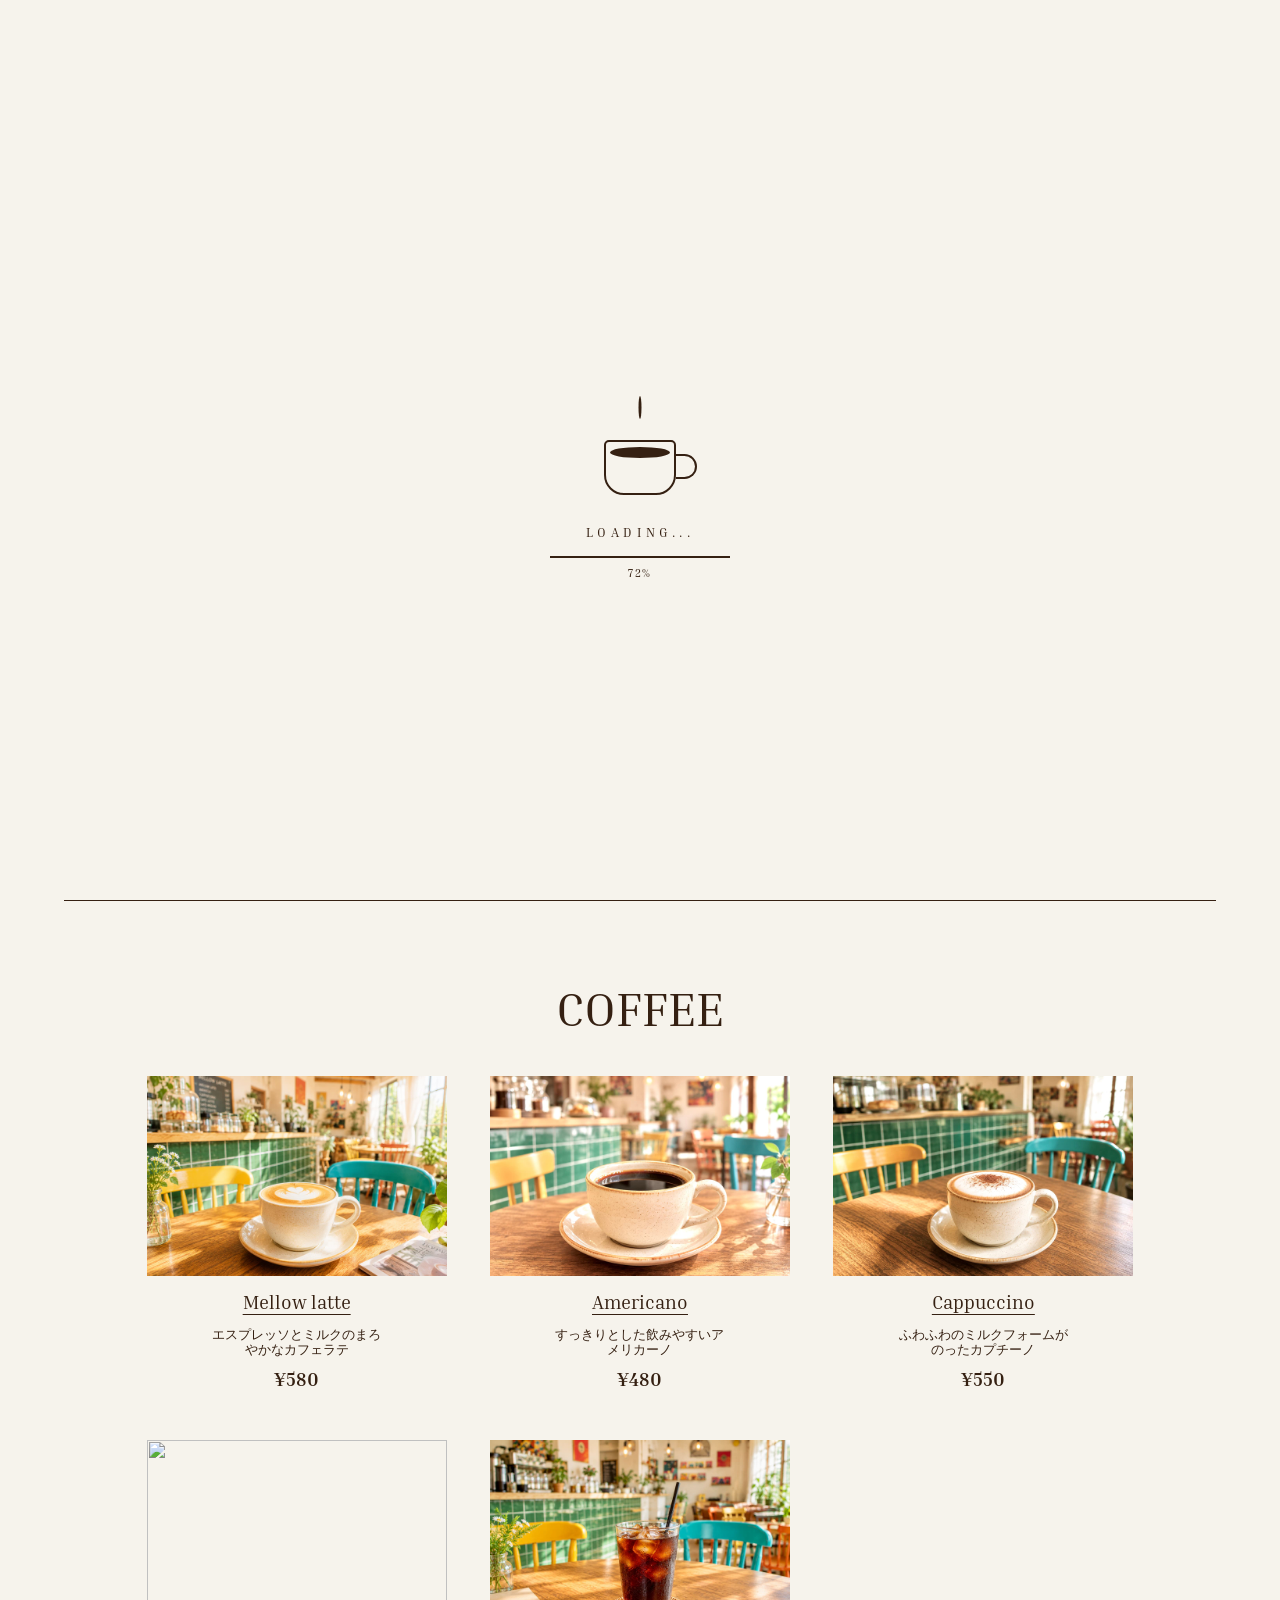
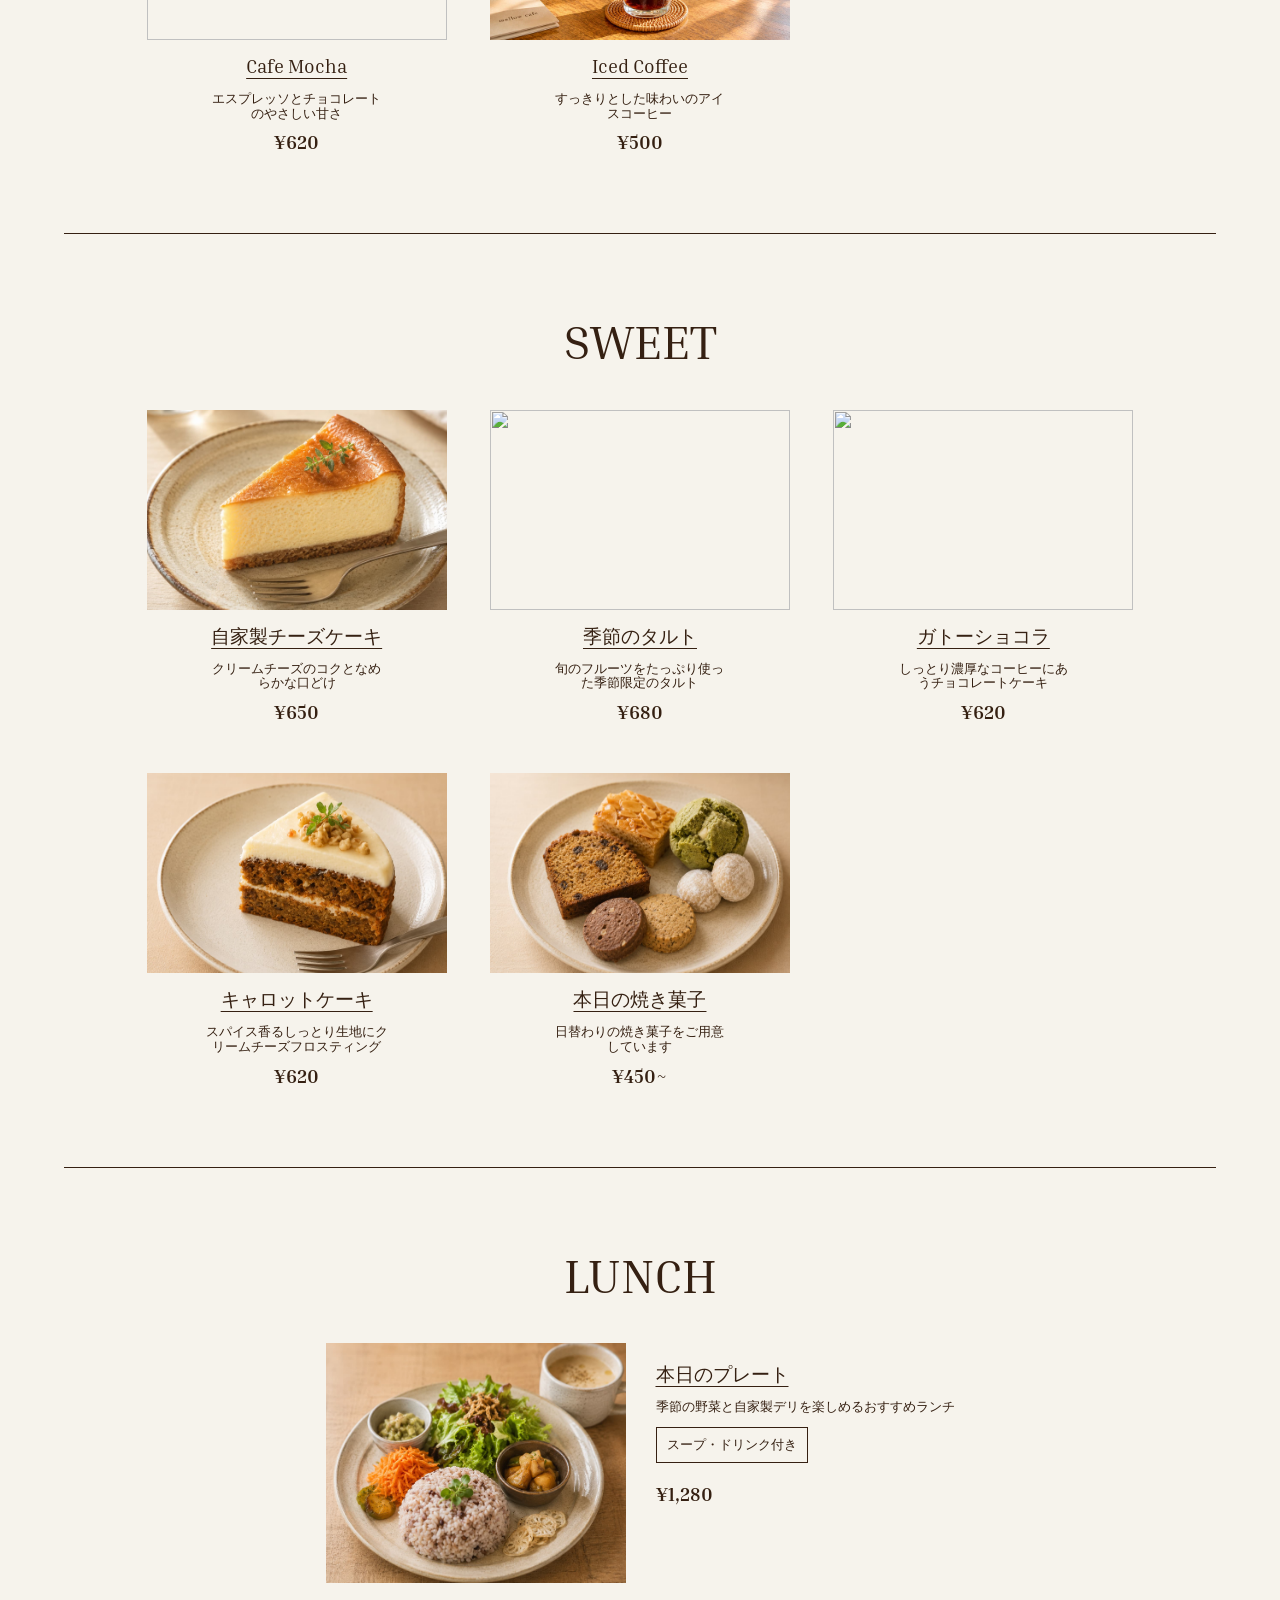
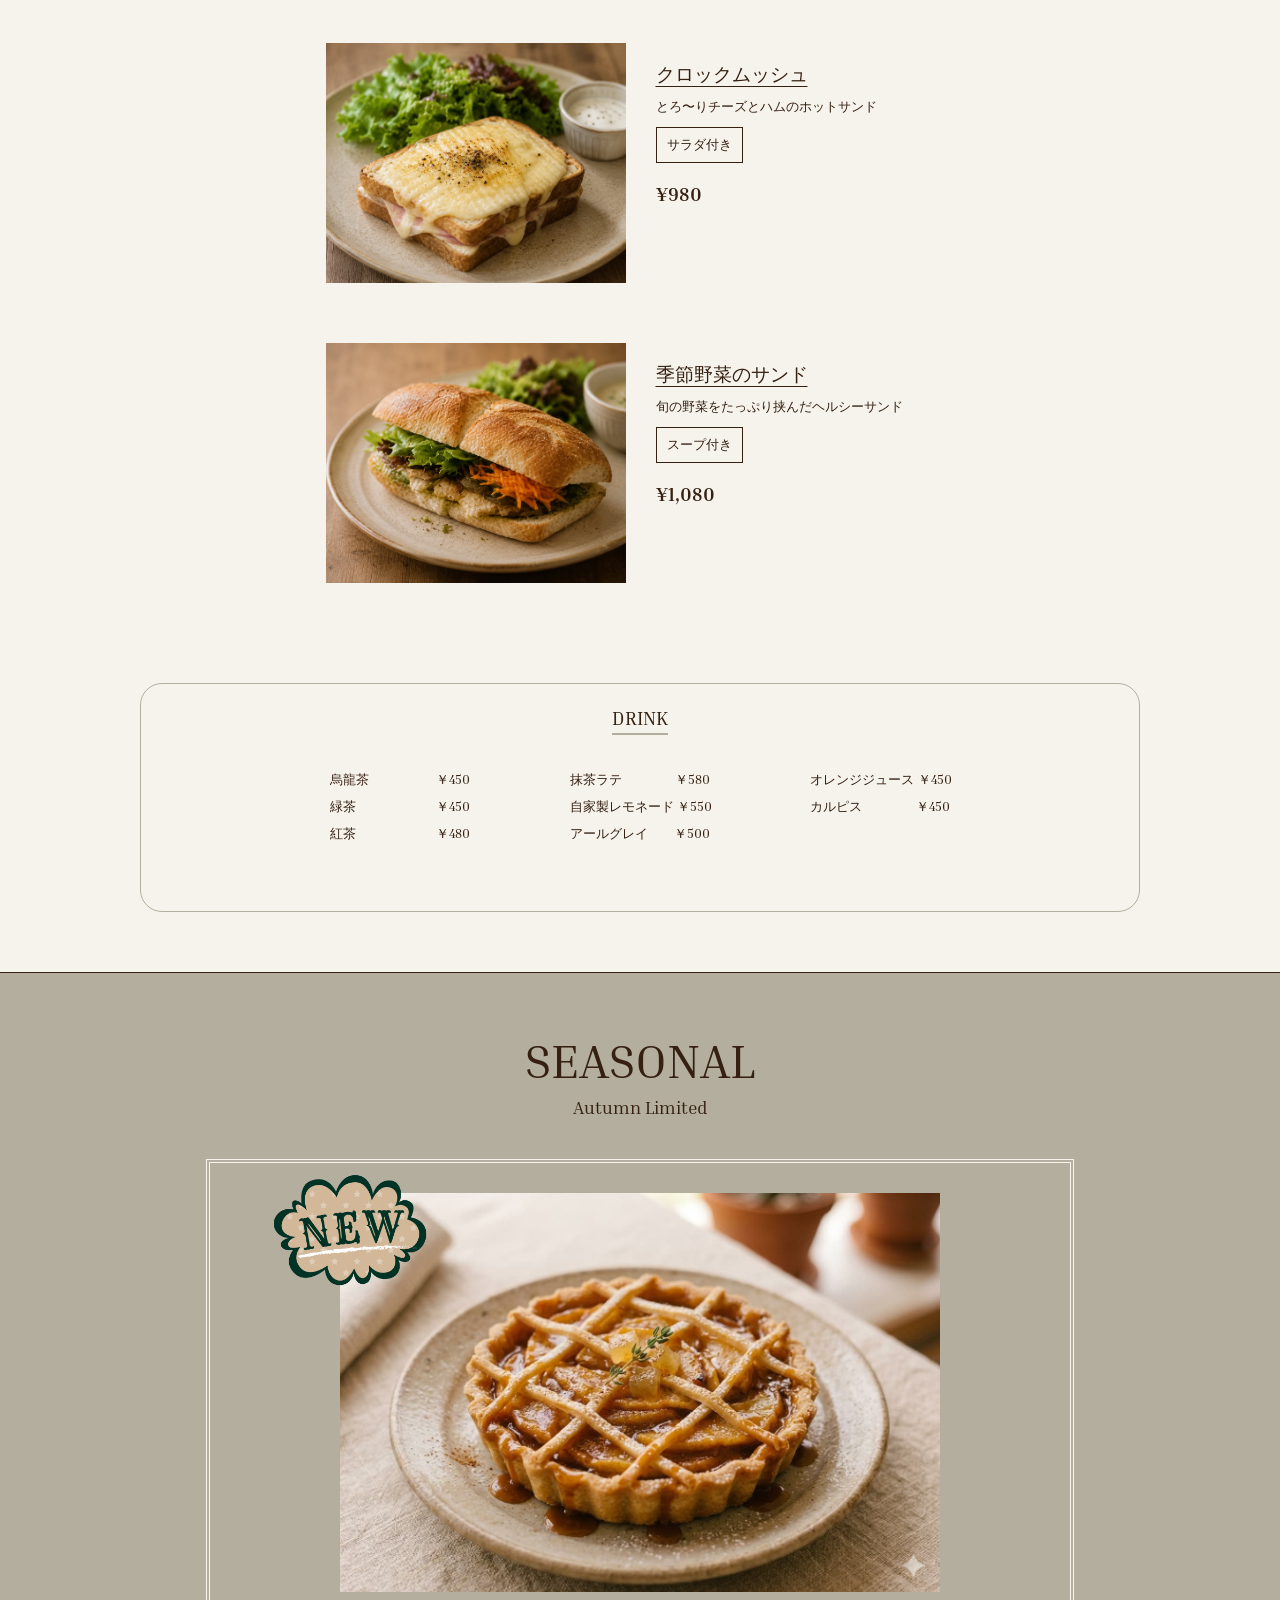
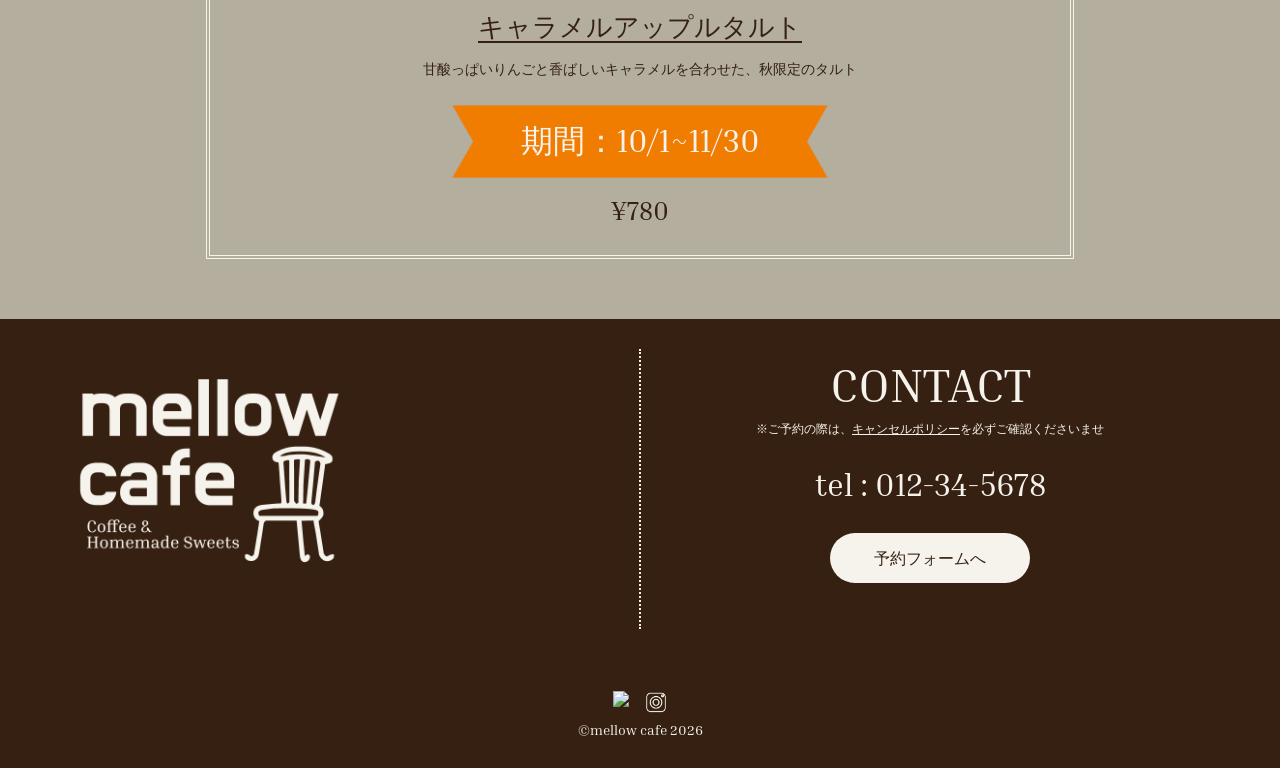
==== menu/menu.html @ 0a4e6cc4 "Add files via upload" ====
<!DOCTYPE html>
<html lang="ja">
<head>
    <meta charset="UTF-8">
    <meta name="viewport" content="width=device-width, initial-scale=1.0">
    <title>mellow cafe | MENU</title>
    <meta name="description" content="mellow cafeの公式サイトです。">
    <meta name="robots" content="noindex">

    <!-- Google Fonts -->
    <link rel="preconnect" href="https://fonts.googleapis.com">
    <link rel="preconnect" href="https://fonts.gstatic.com" crossorigin>
    <link href="https://fonts.googleapis.com/css2?family=Arapey:ital@0;1&family=Inria+Serif:ital,wght@0,300;0,400;0,700;1,300;1,400;1,700&display=swap" rel="stylesheet">

    <!-- CSS -->
    <link rel="stylesheet" href="./css/reset.css">
    <link rel="stylesheet" href="./css/menu.css">

    <!-- JS -->
    <script src="./js/jquery-4.0.0.js"></script>
    <script src="./js/menu.js" defer></script>

    <!-- favicon -->
    <link rel="icon" type="image/png" href="../img/favicon/favicon-96x96.png" sizes="96x96" />
    <link rel="icon" type="image/svg+xml" href="../img/favicon/favicon.svg" />
    <link rel="shortcut icon" href="../img/favicon/favicon.ico" />
    <link rel="apple-touch-icon" sizes="180x180" href="../img/favicon/apple-touch-icon.png" />
    <meta name="apple-mobile-web-app-title" content="MyWebSite" />
    <link rel="manifest" href="../img/favicon/site.webmanifest" />
</head>

<body>
    <!--LOADING SCREEN-->
        <div id="loading-screen">
            <div class="loading-inner">
                <!-- コーヒー -->
                <div class="coffee-loader">
                    
                    <!-- ドリッパー -->
                    <div class="dripper">
                        <div class="dripper-top"></div>
                        <div class="dripper-body">
                            <span></span>
                            <span></span>
                            <span></span>
                        </div>
                    </div>
                    
                    <!-- コーヒーのしずく -->
                    <div class="coffee-drop"></div>

                    <!-- カップ -->
                    <div class="coffee-cup">
                        <div class="coffee-surface"></div>
                        <div class="cup-handle"></div>
                    </div>

                    <!-- 湯気 -->
                    <div class="steam steam-01"></div>
                    <div class="steam steam-02"></div>
                </div>

                <!-- LOADING -->
                <p class="loading-text">
                    LOADING...
                </p>

                <!-- プログレスバー -->
                <div class="loading-bar">
                    <span></span>
                </div>

                <!-- パーセント -->
                <p class="loading-percent">
                    0%
                </p>
            </div>
        </div>

    <header>
        <a href="./index.html">
            <img src="./img/mellow cafe-logo.png" alt="mellow cafe logo" class="header-logo">
        </a>
        <ul class="header-nav">
            <li><a href="../index.html#top">TOP</a></li>
            <li><a href="../index.html#about-content">ABOUT</a></li>
            <li><a href="../index.html#menu">MENU</a></li>
            <li><a href="../index.html#space">SPACE</a></li>
            <li><a href="../index.html#news">NEWS</a></li>
            <li><a href="../index.html#access">ACCESS</a></li>

            <ul class="header-sns">
                <li><a href="#"><img src="./img/x-icon.png" alt="X icon" class="sns-icon"></a></li>
                <li><a href="#"><img src="./img/instagram-icon.png" alt="Instagram icon" class="sns-icon"></a></li>
            </ul>
        </ul>
        
        <div class="header-contact-pc">
            <img src="./img/header-rectangle.png" alt="" class="contact-bg">
            <div class="contact-content">
                <p class="header-tel">tel : 012-34-5678</p>
                <div class="contact-line"></div>
                <a href="#" class="reserve-btn">予約フォームへ</a>
            </div>
        </div>

        <!-- ハンバーガーメニュー -->
        <div class="header-sp">
            <button id="hamburger-btn" class="hamburger-overlay" aria-label="メニュー" aria-controls="overlay-menu" aria-expanded="false">
                <span class="hamburger-overlay__line"></span>
                <span class="hamburger-overlay__line"></span>
                <span class="hamburger-overlay__line"></span>
            </button>

            <nav id="overlay-menu" class="nav-overlay" aria-hidden="true">
                <div class="nav-overlay__content">
                    <ul class="nav-overlay__list">
                        <li class="nav-overlay__item"><a href="../index.html#top" class="nav-overlay__link nav-link">TOP</a></li>
                        <li class="nav-overlay__item"><a href="../index.html#about-content" class="nav-overlay__link nav-link">ABOUT</a></li>
                        <li class="nav-overlay__item"><a href="../index.html#menu" class="nav-overlay__link nav-link">MENU</a></li>
                        <li class="nav-overlay__item"><a href="../index.html#space" class="nav-overlay__link nav-link">SPACE</a></li>
                        <li class="nav-overlay__item"><a href="../index.html#news" class="nav-overlay__link nav-link">NEWS</a></li>
                        <li class="nav-overlay__item"><a href="../index.html#access" class="nav-overlay__link nav-link">ACCESS</a></li>
                    </ul>
                    <ul class="nav-overlay__sns">
                        <li class="nav-overlay__sns-item"><a href="#"><img src="./img/x-icon.png" alt="X icon" class="nav-overlay__sns-icon"></a></li>
                        <li class="nav-overlay__sns-item"><a href="#"><img src="./img/instagram-icon.png" alt="Instagram icon" class="nav-overlay__sns-icon"></a></li>
                    </ul>
                    <div class="header-contact-sp nav-overlay__contact">
                        <img src="./img/header-rectangle.png" alt="" class="contact-bg">
                        <div class="contact-content">
                            <p class="header-tel">tel : 012-34-5678</p>
                            <div class="contact-line"></div>
                            <a href="#" class="reserve-btn">予約フォームへ</a>
                        </div>
                        
                    </div>
                </div>
            </nav>
        </div>
    </header>

    <main id="menu-main">
        <section id="menu-top">
            <div class="menu-top-content">
                <h1>MENU</h1>
                <div class="menu-top-bg">
                    <img src="./img/food.jpg" alt="menu top image" class="menu-top-img">
                </div>

                <div class="menu-btn">
                    <a href="#coffee" class="menu-btn-link">COFFEE</a>
                    <a href="#sweet" class="menu-btn-link">SWEET</a>
                    <a href="#lunch" class="menu-btn-link">LUNCH</a>
                    <a href="#seasonal" class="menu-btn-link">SEASONAL</a>
                </div>
            </div>
            <div class="line"></div>
        </section>

        <section id="coffee">
            <div class="coffee-content">
                <h1>COFFEE</h1>
                <div class="menu">
                    <div class="menu-item">
                        <img src="./img/mellowlatte.jpg" alt="" class="menu-img">
                        <h2 class="menu-name">Mellow latte</h2>
                        <p class="menu-description">エスプレッソとミルクのまろやかなカフェラテ</p>
                        <p class="menu-price">¥580</p>  
                        <img src="./img/no1.png" alt="" class="no1-icon">     
                    </div>
                    <div class="menu-item">
                        <img src="./img/americano.jpg" alt="" class="menu-img">
                        <h2 class="menu-name">Americano</h2>
                        <p class="menu-description">すっきりとした飲みやすいアメリカーノ</p>
                        <p class="menu-price">¥480</p>       
                    </div>
                    <div class="menu-item">
                        <img src="./img/cappuccino.jpg" alt="" class="menu-img">
                        <h2 class="menu-name">Cappuccino</h2>
                        <p class="menu-description">ふわふわのミルクフォームがのったカプチーノ</p>
                        <p class="menu-price">¥550</p>
                    </div>
                    <div class="menu-item">
                        <img src="./img/cafemocha.jpg" alt="" class="menu-img">
                        <h2 class="menu-name">Cafe Mocha</h2>
                        <p class="menu-description">エスプレッソとチョコレートのやさしい甘さ</p>
                        <p class="menu-price">¥620</p>
                    </div>
                     <div class="menu-item">
                        <img src="./img/icedcoffee.jpg" alt="" class="menu-img">
                        <h2 class="menu-name">Iced Coffee</h2>
                        <p class="menu-description">すっきりとした味わいのアイスコーヒー</p>
                        <p class="menu-price">¥500</p>
                    </div>
                </div>
            </div>
            <div class="line"></div>
        </section>

        <section id="sweet">
            <div class="sweet-content">
                <h1>SWEET</h1>
                <div class="menu">
                    <div class="menu-item">
                        <img src="./img/cheesecake.jpg" alt="" class="menu-img">
                        <h2 class="menu-name">自家製チーズケーキ</h2>
                        <p class="menu-description">クリームチーズのコクとなめらかな口どけ</p>
                        <p class="menu-price">¥650</p>   
                    </div>
                    <div class="menu-item">
                        <img src="./img/talto.jpg" alt="" class="menu-img">
                        <h2 class="menu-name">季節のタルト</h2>
                        <p class="menu-description">旬のフルーツをたっぷり使った季節限定のタルト</p>
                        <p class="menu-price">¥680</p>       
                    </div>
                    <div class="menu-item">
                        <img src="./img/chocolatcake.jpg" alt="" class="menu-img">
                        <h2 class="menu-name">ガトーショコラ</h2>
                        <p class="menu-description">しっとり濃厚なコーヒーにあうチョコレートケーキ</p>
                        <p class="menu-price">¥620</p>
                    </div>
                    <div class="menu-item">
                        <img src="./img/carrotcake.jpg" alt="" class="menu-img">
                        <h2 class="menu-name">キャロットケーキ</h2>
                        <p class="menu-description">スパイス香るしっとり生地にクリームチーズフロスティング</p>
                        <p class="menu-price">¥620</p>
                    </div>
                     <div class="menu-item">
                        <img src="./img/yakigasi.jpg" alt="" class="menu-img">
                        <h2 class="menu-name">本日の焼き菓子</h2>
                        <p class="menu-description">日替わりの焼き菓子をご用意しています</p>
                        <p class="menu-price">¥450~</p>
                    </div>
                </div>
            </div>
            <div class="line"></div>
        </section>

        <section id="lunch">
            <div class="lunch-content">
                <h1>LUNCH</h1>
                <div class="lunch-menu">
                    <div class="lunch-menu-item">
                        <div class="lunch-menu-left">
                            <img src="./img/lunch1.jpg" alt="" class="lunch-menu-img">
                        </div>
                        <div class="lunch-menu-right">
                            <h2 class="lunch-menu-name">本日のプレート</h2>
                            <p class="lunch-menu-description">季節の野菜と自家製デリを楽しめるおすすめランチ</p>
                            <p class="lunch-menu-description2">スープ・ドリンク付き</p>
                            <p class="lunch-menu-price">¥1,280</p>
                        </div>
                    </div>
                    <div class="lunch-menu-item">
                        <div class="lunch-menu-left">
                            <img src="./img/lunch2.jpg" alt="" class="lunch-menu-img">
                        </div>
                        <div class="lunch-menu-right">
                            <h2 class="lunch-menu-name">クロックムッシュ</h2>
                            <p class="lunch-menu-description">とろ〜りチーズとハムのホットサンド</p>
                            <p class="lunch-menu-description2">サラダ付き</p>
                            <p class="lunch-menu-price">¥980</p>
                        </div>
                    </div>
                    <div class="lunch-menu-item">
                        <div class="lunch-menu-left">
                            <img src="./img/lunch3.jpg" alt="" class="lunch-menu-img">
                        </div>
                        <div class="lunch-menu-right">
                            <h2 class="lunch-menu-name">季節野菜のサンド</h2>
                            <p class="lunch-menu-description">旬の野菜をたっぷり挟んだヘルシーサンド</p>
                            <p class="lunch-menu-description2">スープ付き</p>
                            <p class="lunch-menu-price">¥1,080</p>
                        </div>
                    </div>
                </div>
            </div>
            <div class="drink-section">
                <h2 class="drink-title">DRINK</h2>
                <div class="drink-menu">
                    <ul class="drink-list">
                        <li><span>烏龍茶</span><span>￥450</span></li>
                        <li><span>緑茶</span><span>￥450</span></li>
                        <li><span>紅茶</span><span>￥480</span></li>
                    </ul>
                    <ul class="drink-list">
                        <li><span>抹茶ラテ</span><span>￥580</span></li>
                        <li><span>自家製レモネード</span><span>￥550</span></li>
                        <li><span>アールグレイ</span><span>￥500</span></li>
                    </ul>
                    <ul class="drink-list">
                        <li><span>オレンジジュース</span><span>￥450</span></li>
                        <li><span>カルピス</span><span>￥450</span></li>
                    </ul>
                </div>
            </div>
        </section>

        <section id="seasonal">
            <h1 class="seasonal-title">SEASONAL</h1>
            <h3 class="seasonal-subtitle">Autumn Limited</h3>
            <div class="seasonal-content">
                <img src="./img/caramelapple.jpg" alt="" class="seasonal-img">
                <img src="./img/new.png" alt="" class="new-icon">
                 <div class="seasonal-menu">
                    <h2 class="seasonal-menu-name">キャラメルアップルタルト</h2>
                    <p class="seasonal-menu-description">甘酸っぱいりんごと香ばしいキャラメルを合わせた、秋限定のタルト</p>
                    <div class="seasonal-menu-limited">
                        <img src="./img/mellow cafe-14.png" alt="">
                        <p>期間：10/1~11/30</p>
                    </div>
                    <p class="seasonal-menu-price">¥780</p>
                </div>
            </div>
        </section>
        
    </main>
   
    <footer>
        <div class="footer-top">
            <a href="../index.html"><img src="./img/mellow cafe-logo2.png" alt="mellow cafe logo" class="footer-logo"></a>
            <div class="footer-line"></div>

            <div class="footer-contact">
                <h1>CONTACT</h1>
                <p>※ご予約の際は、<a href="../cancellation-policy.html" class="cansel">キャンセルポリシー</a>を必ずご確認くださいませ</p>
                <p class="footer-tel">tel : 012-34-5678</p>
                <a href="#" class="footer-reserve-btn">予約フォームへ</a>
            </div>
        </div>

        <div class="footer-bottom">
            <div class="footer-sns">
                <img src="./img/x-icon2.png" alt="X icon" class="sns-icon">
                <img src="./img/instagram-icon2.png" alt="instagram icon" class="sns-icon">
            </div>
            <p>©︎mellow cafe 2026</p>
        </div>
    </footer>

</body>
</html>
---- menu/css/menu.css ----
/* google fonts */
.inria-serif-light {
  font-family: "Inria Serif", serif;
  font-weight: 300;
  font-style: normal;
}

.inria-serif-regular {
  font-family: "Inria Serif", serif;
  font-weight: 400;
  font-style: normal;
}

.inria-serif-bold {
  font-family: "Inria Serif", serif;
  font-weight: 700;
  font-style: normal;
}

.inria-serif-light-italic {
  font-family: "Inria Serif", serif;
  font-weight: 300;
  font-style: italic;
}

.inria-serif-regular-italic {
  font-family: "Inria Serif", serif;
  font-weight: 400;
  font-style: italic;
}

.inria-serif-bold-italic {
  font-family: "Inria Serif", serif;
  font-weight: 700;
  font-style: italic;
}

.arapey-regular {
  font-family: "Arapey", serif;
  font-weight: 400;
  font-style: normal;
}

.arapey-regular-italic {
  font-family: "Arapey", serif;
  font-weight: 400;
  font-style: italic;
}

/* end google fonts */

/*========================
  body
========================*/
html,
body {
    width: 100%;
    max-width: 100%;
    overflow-x: hidden;
}

html {
  scroll-behavior: smooth;
  min-height: 100%;
}

body {
  min-height: 100%;
  color: #352012;
  background-color: #F6F3EC;
  font-family: "Inria Serif", serif;
}

main {
  flex: 1;
}

h1{
  font-family: "Inria Serif", serif;
  color: #352012;
  font-size: 3rem;
}

p {
  font-family: "Inria Serif", serif;
  color: #352012;
  font-size: clamp(0.85rem, 1vw, 1.5rem);
}

ul {
    list-style-type: none;
}

/* =====================================================
   LOADING SCREEN
===================================================== */

#loading-screen {
    position: fixed;
    inset: 0;

    width: 100%;
    height: 100svh;

    z-index: 99999;

    background: #F6F3EC;

    display: flex;
    align-items: center;
    justify-content: center;

    opacity: 1;
    visibility: visible;

    transition:
        opacity 1s ease,
        visibility 1s ease;
}


/* ローディング終了 */
#loading-screen.is-hidden {
    opacity: 0;
    visibility: hidden;
    pointer-events: none;
}


/* LOADING INNER */

.loading-inner {
    width: 100%;

    display: flex;
    flex-direction: column;
    align-items: center;
}


/* COFFEE LOADER  */

.coffee-loader {
    position: relative;

    width: 150px;
    height: 190px;

    margin-bottom: 15px;
}


/* DRIPPER


.dripper {
    position: absolute;

    top: 10px;
    left: 50%;

    width: 72px;
    height: 75px;

    transform: translateX(-50%);
}


ドリッパー上部 
.dripper-top {
    position: absolute;

    top: 0;
    left: 50%;

    width: 68px;
    height: 17px;

    transform: translateX(-50%);

    border: 2px solid #352012;

    border-radius: 50%;
}


ドリッパー本体 
.dripper-body {
    position: absolute;

    top: 8px;
    left: 50%;

    width: 58px;
    height: 58px;

    transform: translateX(-50%);

    border-left: 2px solid #352012;
    border-right: 2px solid #352012;

    clip-path: polygon(
        0 0,
        100% 0,
        68% 100%,
        32% 100%
    );

    overflow: hidden;
}


ドリッパーの細い線
.dripper-body span {
    position: absolute;

    top: 8px;

    width: 1px;
    height: 45px;

    background: #352012;

    opacity: 0.7;
}


.dripper-body span:nth-child(1) {
    left: 18px;
    transform: rotate(12deg);
}


.dripper-body span:nth-child(2) {
    left: 28px;
}


.dripper-body span:nth-child(3) {
    left: 38px;
    transform: rotate(-12deg);
}

 */

/* COFFEE DROP */

.coffee-drop {
    position: absolute;

    top: 76px;
    left: 50%;

    width: 3px;
    height: 23px;

    transform: translateX(-50%);

    background: #352012;

    border-radius: 50%;

    animation:
        coffee-drop 1.3s ease-in-out infinite;
}


@keyframes coffee-drop {

    0% {
        opacity: 0;

        height: 0;

        transform:
            translateX(-50%)
            translateY(-5px);
    }

    30% {
        opacity: 1;

        height: 18px;
    }

    70% {
        opacity: 1;

        height: 23px;
    }

    100% {
        opacity: 0;

        height: 3px;

        transform:
            translateX(-50%)
            translateY(10px);
    }

}


/* CUP */

.coffee-cup {
    position: absolute;

    left: 50%;
    bottom: 15px;

    width: 72px;
    height: 55px;

    transform: translateX(-50%);

    border: 2px solid #352012;

    border-radius:
        5px
        5px
        20px
        20px;
}


/*  COFFEE SURFACE */

.coffee-surface {
    position: absolute;

    top: 5px;
    left: 50%;

    width: 60px;
    height: 11px;

    transform:
        translateX(-50%)
        scaleY(0.2);

    background: #352012;

    border-radius: 50%;

    transform-origin: center;

    animation:
        coffee-fill 3s ease forwards;
}


@keyframes coffee-fill {

    0% {
        transform:
            translateX(-50%)
            scaleY(0.15);
    }

    30% {
        transform:
            translateX(-50%)
            scaleY(0.35);
    }

    70% {
        transform:
            translateX(-50%)
            scaleY(0.7);
    }

    100% {
        transform:
            translateX(-50%)
            scaleY(1);
    }

}


/*  CUP HANDLE */

.cup-handle {
    position: absolute;

    top: 12px;
    right: -23px;

    width: 21px;
    height: 25px;

    border:
        2px solid #352012;

    border-left: none;

    border-radius:
        0
        15px
        15px
        0;
}


/* STEAM */

.steam {
    position: absolute;

    top: 25px;

    width: 2px;
    height: 35px;

    background: #352012;

    border-radius: 50%;

    opacity: 0;

    filter: blur(0.5px);

    animation:
        steam 2.5s ease-in-out infinite;
}


.steam-01 {
    left: 57px;
}


.steam-02 {
    left: 88px;

    animation-delay: 0.8s;
}


@keyframes steam {

    0% {
        opacity: 0;

        transform:
            translateY(15px)
            rotate(5deg)
            scaleY(0.7);
    }

    30% {
        opacity: 0.25;
    }

    70% {
        opacity: 0.15;
    }

    100% {
        opacity: 0;

        transform:
            translateY(-15px)
            rotate(-5deg)
            scaleY(1);
    }

}


/* LOADING TEXT */

.loading-text {
    margin: 0 0 16px;

    font-family:
        "Inria Serif",
        serif;

    font-size: 13px;

    font-weight: 400;

    letter-spacing: 0.35em;

    color: #352012;
}


/* LOADING BAR */

.loading-bar {
    position: relative;

    width: 180px;
    height: 2px;

    overflow: hidden;

    background: #D8D0C5;
}


.loading-bar span {
    display: block;

    width: 0;
    height: 100%;

    background: #352012;

    animation:
        loading-progress 3s
        cubic-bezier(.4, 0, .2, 1)
        forwards;
}


@keyframes loading-progress {

    0% {
        width: 0;
    }

    100% {
        width: 100%;
    }

}


/* PERCENT */

.loading-percent {
    margin: 9px 0 0;

    font-family:
        "Inria Serif",
        serif;

    font-size: 11px;

    letter-spacing: 0.15em;

    color: #352012;
}


/* FIRST VIEW FADE IN */

#main {
    opacity: 0;

    transition:
        opacity 1.4s ease;
}


#main.is-visible {
    opacity: 1;
}


/* MAINの中の要素も少し遅れて表示 */

#main.is-visible .fv h1 {
    animation:
        fv-fade-up 1.4s ease 0.25s both;
}


#main.is-visible .fv p {
    animation:
        fv-fade-up 1.4s ease 0.45s both;
}


@keyframes fv-fade-up {

    from {
        opacity: 0;

        transform:
            translateY(20px);
    }

    to {
        opacity: 1;

        transform:
            translateY(0);
    }

}


/* =====================================================
   MOBILE
===================================================== */

@media screen and (max-width: 768px) {

    .coffee-loader {
        width: 130px;
        height: 175px;
    }


    .dripper {
        transform:
            translateX(-50%)
            scale(0.9);

        transform-origin:
            center top;
    }


    .coffee-cup {
        transform:
            translateX(-50%)
            scale(0.9);

        transform-origin:
            center bottom;
    }


    .loading-bar {
        width: 150px;
    }


    .loading-text {
        font-size: 12px;
    }

}



/*=========================================
header
=========================================*/
header {
  position: fixed;
  top: 0;
  left: 0;

  width: 100%;
  height: 160px;

  display: flex;
  justify-content: space-between;
  align-items: center;

  padding: 10px 20px;
  box-sizing: border-box;

  z-index: 1000;
}

.header-logo {
  position: absolute;
  left: 50px;
  top: 50%;
  transform: translateY(-50%);
  width: 160px;
  height: auto;
}

.header-nav {
  position: absolute;
  left: 50%;
  top: 50%;
  transform: translate(-50%, -50%);

  display: flex;
  align-items: center;
  gap: 20px;

  margin: 0;
  padding: 0;
  list-style: none;
}

.header-nav li {
  margin: 0;
  padding: 0;
}

.header-nav a {
  display: block;
  text-decoration: none;
  font-size: 18px;
  white-space: nowrap;
}

.header-nav a:hover {
  color: #659EA7;
}

.header-sns {
  position: absolute;
  right: -70px;
  top: 50%;
  transform: translateY(-50%);

  display: flex;
  align-items: center;
  gap: 8px;

  margin: 0;
  padding: 0;
  list-style: none;
}

.sns-icon {
  display: block;
  width: 22px;
  height: 22px;
  object-fit: contain;
}

.header-contact-pc {
  position: absolute;
  right: 30px;
  top: 65%;
  transform: translateY(-50%);

  width: 220px;
}


.contact-bg {
  display: block;
  width: 100%;
  height: auto;
}

.contact-content {
  position: absolute;
  inset: 0;

  top: 0;
  left: 0;

  width: 100%;
  height: 100%;

  display: flex;
  flex-direction: column;
  align-items: center;

  padding-top: 50px;

  box-sizing: border-box;
}

.header-tel {
  margin: 0;
  font-size: 16px;
  white-space: nowrap;
}

.contact-line {
  width: 70%;
  height: 1px;

  margin-top: 12px;
  margin-bottom: 16px;

  background: #352012;
}

.reserve-btn {
  display: flex;
  align-items: center;
  justify-content: center;

  width: 138px;
  height: 40px;

  border-radius: 30px;

  background: #352012;

  color: #fff;

  font-size: 13px;

  text-decoration: none;

  transition: 0.3s ease;
}

.reserve-btn:hover {
  background: #659EA7;
  transform: translateY(-2px);
}

/*hamburger menu*/
.header-sp {
  display: none;
}

/* overlay-styles.css */
.hamburger-overlay {
  position: fixed;
  top: 2%;
  right: 30px;
  z-index: 1000;
  width: 48px;
  height: 48px;
  border: none;
  background: transparent;
  cursor: pointer;
}

.hamburger-overlay__line {
  position: absolute;
  left: 6px;
  width: 40px;
  height: 2px;
  background-color: #352012;
  transition: all .6s;
}


.hamburger-overlay__line:nth-of-type(1) { top: 14px; }
.hamburger-overlay__line:nth-of-type(2) { top: 23px; }
.hamburger-overlay__line:nth-of-type(3) { top: 32px; }



.hamburger-overlay.active .hamburger-overlay__line {
  background-color: #352012;
}


.hamburger-overlay.active .hamburger-overlay__line:nth-of-type(1) {
  transform: translateY(9px) rotate(-45deg);
}
.hamburger-overlay.active .hamburger-overlay__line:nth-of-type(2) {
  opacity: 0;
}
.hamburger-overlay.active .hamburger-overlay__line:nth-of-type(3) {
  transform: translateY(-9px) rotate(45deg);
}


.nav-overlay {
  position: fixed;
  top: 0;
  left: 0;
  width: 100%;
  height: 100vh;
  background-color:#F6F3EC;
  visibility: hidden;
  opacity: 0;
  transition: all .6s;
  z-index: 900;

  overflow-y: auto;
}


.nav-overlay.active {
  visibility: visible;
  opacity: 1;
}


.nav-overlay__content {
  position: absolute;
  top: 10%;
  left: 50%;
  transform: translate(-50%, 0%);
  width: 100%;
  height: 100%;
  text-align: center;
}


.nav-overlay__list {
  margin: 0;
  padding: 0;
  list-style: none;
}


.nav-overlay__item {
  opacity: 0;
  transform: translateY(20px);
  transition: all .6s;
}


.nav-overlay.active .nav-overlay__item {
  opacity: 1;
  transform: translateY(0);
}


.nav-overlay.active .nav-overlay__item:nth-child(1) { transition-delay: 0.1s; }
.nav-overlay.active .nav-overlay__item:nth-child(2) { transition-delay: 0.2s; }
.nav-overlay.active .nav-overlay__item:nth-child(3) { transition-delay: 0.3s; }
.nav-overlay.active .nav-overlay__item:nth-child(4) { transition-delay: 0.4s; }
.nav-overlay.active .nav-overlay__item:nth-child(5) { transition-delay: 0.5s; }


.nav-overlay__link {
  display: inline-block;
  padding: 15px;
  color: #352012;
  font-size: clamp(1.25rem, 2.5vw, 1.5rem);
  text-decoration: none;
  transition: color .3s;
}


.nav-overlay__link:hover {
  color: #659EA7;
}

.nav-overlay__sns {
  display: flex;
  justify-content: center;
  gap: 10px;
  margin-top: 20px;
}

.nav-overlay__sns img {
  display: inline-block;
  width: 30px;
  height: 30px;
}

.nav-overlay__sns {
  opacity: 0;
  transform: translateY(20px);
  transition: all .6s;
}


.nav-overlay.active .nav-overlay__sns {
  opacity: 1;
  transform: translateY(0);
}

.nav-overlay.active .nav-overlay__sns:nth-child(1) { transition-delay: 0.6s; }
.nav-overlay.active .nav-overlay__sns:nth-child(2) { transition-delay: 0.7s; }

/* =====================================================
  humburger
===================================================== */

.header-sp {
  display: none;
}


/* ハンバーガーボタン */
.hamburger-overlay {
  position: fixed;
  top: 6%;
  right: 30px;
  z-index: 1000;

  width: 48px;
  height: 48px;

  border: none;
  background: transparent;
  cursor: pointer;
}

.hamburger-overlay__line {
  position: absolute;
  left: 6px;

  width: 40px;
  height: 2px;

  background-color: #352012;

  transition: all .6s;
}

.hamburger-overlay__line:nth-of-type(1) {
  top: 14px;
}

.hamburger-overlay__line:nth-of-type(2) {
  top: 23px;
}

.hamburger-overlay__line:nth-of-type(3) {
  top: 32px;
}


/* ×マーク */
.hamburger-overlay.active .hamburger-overlay__line {
  background-color: #352012;
}

.hamburger-overlay.active .hamburger-overlay__line:nth-of-type(1) {
  transform: translateY(9px) rotate(-45deg);
}

.hamburger-overlay.active .hamburger-overlay__line:nth-of-type(2) {
  opacity: 0;
}

.hamburger-overlay.active .hamburger-overlay__line:nth-of-type(3) {
  transform: translateY(-9px) rotate(45deg);
}


/* overlay */

.nav-overlay {
  position: fixed;
  inset: 0;

  width: 100%;
  height: 100vh;
  height: 100dvh;

  background-color: #F6F3EC;

  visibility: hidden;
  opacity: 0;

  transition: opacity .6s, visibility .6s;

  z-index: 900;

 
}

.nav-overlay.active {
  visibility: visible;
  opacity: 1;
}


/* mobile menu content */

.nav-overlay__content {
  position: relative;

  width: 100%;
  min-height: 100vh;
  min-height: 100dvh;

  box-sizing: border-box;

  display: flex;
  flex-direction: column;
  align-items: center;

  /*
    画面の高さに合わせて
    上の余白を自動調整
  */
  padding-top: clamp(20px, 15vh, 80px);
  
}


/* menu list */

.nav-overlay__list {
  display: flex;
  flex-direction: column;
  align-items: center;

  width: max-content;
  max-width: 100%;

  margin: 0;
  padding: 0;

  list-style: none;

  gap: clamp(10px, 2vh, 30px);
}


.nav-overlay__item {
  opacity: 0;

  transform: translateY(20px);

  transition:
    opacity .6s,
    transform .6s;
}

.nav-overlay.active .nav-overlay__item {
  opacity: 1;
  transform: translateY(0);
}

.nav-overlay.active .nav-overlay__item:nth-child(1) {
  transition-delay: .1s;
}

.nav-overlay.active .nav-overlay__item:nth-child(2) {
  transition-delay: .2s;
}

.nav-overlay.active .nav-overlay__item:nth-child(3) {
  transition-delay: .3s;
}

.nav-overlay.active .nav-overlay__item:nth-child(4) {
  transition-delay: .4s;
}

.nav-overlay.active .nav-overlay__item:nth-child(5) {
  transition-delay: .5s;
}

.nav-overlay.active .nav-overlay__item:nth-child(6) {
  transition-delay: .6s;
}


/* メニュー文字 */

.nav-overlay__link {
  display: inline-block;

  padding: clamp(8px, 1.5vh, 15px) 20px;

  color: #352012;

  font-size: clamp(1.2rem, 5vw, 1.5rem);

  text-decoration: none;

  transition: color .3s;
}

.nav-overlay__link:hover {
  color: #659EA7;
}


/* sns */

.nav-overlay__sns {
  display: flex;
  justify-content: center;
  align-items: center;

  gap: 10px;

  margin: clamp(15px, 3vh, 30px) 0 0;
  padding: 0;

  opacity: 0;

  transform: translateY(20px);

  transition:
    opacity .6s,
    transform .6s;
}

.nav-overlay.active .nav-overlay__sns {
  opacity: 1;
  transform: translateY(0);

  transition-delay: .6s;
}

.nav-overlay__sns img {
  display: block;

  width: 30px;
  height: 30px;

  object-fit: contain;
}


/* contact-sp */

.header-contact-sp {
  position: relative;

  top: auto;
  left: auto;

  transform: none;

  width: min(280px, calc(100vw - 40px));

  margin-top: clamp(25px, 4vh, 50px);
  padding: 0;

  z-index: 10;

  opacity: 0;

  transition: opacity .6s;
}

.nav-overlay.active .header-contact-sp {
  opacity: 1;

  transition-delay: .9s;
}


/* 吹き出し画像 */
.header-contact-sp .contact-bg {
  display: block;

  width: 100%;
  height: auto;
}


/* 吹き出しの中身 */
.header-contact-sp .contact-content {
  position: absolute;

  inset: 0;

  width: 100%;
  height: 100%;

  display: flex;
  flex-direction: column;
  align-items: center;
  justify-content: center;

  padding-top: 6px;

  box-sizing: border-box;
}


/* 電話番号 */
.header-contact-sp .header-tel {
  margin: 0;
  font-size: clamp(1rem, 4vw, 1.125rem);
  white-space: nowrap;
}


/* 線 */
.header-contact-sp .contact-line {
  width: 70%;
  height: 1px;

  margin-top: 14px;
  margin-bottom: 20px;

  background-color: #352012;
}


/* 予約ボタン */

.header-contact-sp .reserve-btn {
  display: flex;
  align-items: center;
  justify-content: center;

  width: 62%;
  height: 44px;

  border-radius: 30px;

  background-color: #352012;
  color: #fff;

  font-size: clamp(.8rem, 3.5vw, 1rem);

  text-decoration: none;

  transition: .3s ease;
}

.header-contact-sp .reserve-btn:hover {
  background-color: #659EA7;
  transform: translateY(-2px);
}


/* =====================================================
   TABLET / MOBILE
===================================================== */

@media (max-width: 1000px) {
  .header {
    height: 100px;
  }

  .header-nav {
    display: none;
  }

  .header-sns {
    display: none;
  }

  .header-contact-pc {
    display: none;
  }

  .header-logo {
    top: 45%;
    left: 30px;

    width: 20%;

    transform: translateY(-50%);
  }

  .header-sp {
    display: block;
  }

}


/* =====================================================
   VERY SHORT SMARTPHONE
===================================================== */

@media (max-width: 900px) and (max-height: 700px) {

  .nav-overlay__content {
    padding-top: 40px;
    
  }

  .nav-overlay__list {
    gap: 10px;
  }

  .nav-overlay__link {
    padding: 6px 15px;
  }

  .nav-overlay__sns {
    margin-top: 12px;
  }

  .header-contact-sp {
    width: min(250px, calc(100vw - 40px));
    margin-top: 20px;
  }

  .header-contact-sp .contact-line {
    margin-top: 10px;
    margin-bottom: 14px;
  }

  .header-contact-sp .reserve-btn {
    height: 38px;
  }

}


/* =====================================================
   footer
===================================================== */

footer {
  width: 100%;
  background-color: #352012;
  padding: 30px 60px;
  display: flex;
  flex-direction: column;
  justify-content: center;
  align-items: center;
}

.footer-top {
  position: relative;
  display: grid;
  grid-template-columns: 1fr 1fr;
  width: 100%;
  max-width: 1200px;
  align-items: center;
  margin-bottom: 100px;
}

/* 左側 */
.footer-logo {
  display: block;
  width: 50%;
  justify-self: center;
}

/* 真ん中の縦ライン */
.footer-line {
  position: absolute;
  top: 0;
  bottom: 0;
  left: 50%;
  height: 280px;
  border-left: 2px dotted #F6F3EC;
  transform: translateX(-50%);
}

/* 右側 */
.footer-contact {
  display: flex;
  flex-direction: column;
  justify-content: center;
  align-items: center;
  margin-left: 0;
}

.footer-contact h1 {
  color: #F6F3EC;
  margin-bottom: 10px;
}

.footer-contact p {
  color: #F6F3EC;
  font-size: 0.75rem;
  margin-bottom: 30px;
}

.footer-contact .cansel {
  text-decoration: underline;
  position: relative;
  z-index: 10000;
  pointer-events: auto;
  cursor: pointer;
}

.footer-contact .footer-tel {
  font-size: 2rem;
}

.footer-reserve-btn {
  display: flex;
  align-items: center;
  justify-content: center;
  width: 200px;
  height: 50px;
  border-radius: 30px;
  font-size: 1rem;
  background-color: #F6F3EC;
  color: #352012;
  text-decoration: none;
  transition: 0.3s ease;
}

.footer-reserve-btn:hover {
  background: #659EA7;
  color: #F6F3EC;
  transform: translateY(-2px);
}

.footer-bottom p {
  color: #F6F3EC;
}

/* sns */
.footer-sns {
  display: flex;
  flex-direction: row;
  align-items: center;
  justify-content: center;
  gap: 10px;
  margin: 0 auto 10px;
}

/* =====================================================
   TABLET / MOBILE
===================================================== */

@media (max-width:1000px) {
  footer {
    display: flex;
    flex-direction: column;
    padding: 30px 20px;
  }

  .footer-top {
    display: flex;
    flex-direction: column;
    width: 100%;
    max-width: none;
    margin-bottom: 0px;
  }

  /* ロゴ */
  .footer-logo {
    width: 80%;
    max-width: 280px;
    margin: 0 auto 60px;
  }

  /* 横ライン */
  .footer-line {
    position: static;
    width: 90%;
    height: auto;
    border-left: none;
    border-top: 2px dotted #F6F3EC;
    transform: none;
    margin: 0 auto 60px;
  }

  /* CONTACT */
  .footer-contact {
    margin-left: 0;
    width: 100%;
    margin: 0 auto 80px;
  }

  .footer-contact h1 {
    margin-bottom: 8px;
  }

  .footer-contact p {
    margin-bottom: 20px;
    max-width: 80%;
  }

  .footer-contact .footer-tel {
    font-size: 1.5rem;
  }

}

/* =====================================================
  top
===================================================== */
.menu-top-content {
  position: relative;
  width: 100%;
  height: 100vh;
  height: 100dvh;
  display: flex;
  flex-direction: column;
  justify-content: center;
  align-items: center;
  text-align: center;
}

.menu-top-content h1 {
  font-size: 128px;
  color: #F6F3EC;
}

.menu-top-bg {
  position: absolute;
  top: 20%;
  left: 0;
  width: 100%;
  height: 100%;
  z-index: -1;
}

.menu-top-bg img{
  width: 90vw;
  height: 65%;
  object-fit: cover;
  border-radius: 50px;
  filter: brightness(0.8);
}

.menu-btn {
  display: flex;
  justify-content: center;
  align-items: center;
  flex-wrap: wrap;
  gap:  15px;

  position: absolute;
  bottom: 0;

  margin-top: 40px;
  margin-bottom: 40px;
}

.menu-btn-link {
  display: inline-block;
  padding: 10px 40px;
  border-radius: 30px;
  background-color: #F07C00;
  color: #F6F3EC;
  font-size: 1rem;
  text-decoration: none;
  transition: 0.3s ease;
}

.menu-btn-link:hover {
  background-color: #ee9b43;
  color: #F6F3EC;
  transform: translateY(-2px);
}

.line {
  width: 90%;
  height: 1px;
  background-color: #352012;
  margin: 0 auto 40px;
}

/* =====================================================
  mobile
===================================================== */
@media (max-width: 1000px) {
  
  .menu-top-content h1 {
    font-size: 64px;
  }

  .menu-top-bg {
    top: 20%;
  }

  .menu-top-bg img {
    height: 60%;
    object-fit: cover;
    border-radius: 30px;
    filter: brightness(0.8);
  }

  .menu-btn {
    display: grid;
    grid-template-columns: repeat(2, 1fr);
    gap: 18px;
  }

  .menu-btn-link {
    padding: 8px 30px;
    font-size: 0.9rem;
  }
}

/* =====================================================
  coffee + sweet
===================================================== */
.coffee-content,.sweet-content {
  width: 100%;
  display: flex;
  flex-direction: column;
  justify-content: center;
  align-items: center;
  text-align: center;
  padding: 40px 20px;
}

.coffee-content h1, .sweet-content h1 {
  margin-bottom: 40px;
}

.menu {
  position: relative;
  display: grid;
  grid-template-columns: repeat(3, minmax(0, 1fr));
  justify-items: center;
  align-items: start;
  column-gap: 30px;
  row-gap: 50px;
  width: 100%;
  max-width: 1000px;
  margin: 0 auto 40px;
  box-sizing: border-box;
}

.menu-img {
  width:300px;
  height: 200px;
  object-fit: cover;
}

.no1-icon {
  position: absolute;
  top: -20px;
  left: -30px;
  width: 130px;
  z-index: 10;
}

.menu-name {
  margin: 15px 0;
  font-size: 1.2rem;
  text-decoration: underline;
  text-underline-offset: 5px;
}

.menu-description {
  font-size: 0.8rem;
  text-align: center;
  width: 60%;
  margin: 0 auto;
  padding-bottom: 10px;
}

.menu-price {
  font-size: 1.2rem;
  font-weight: bold;
}

/* =====================================================
  mobile
===================================================== */
@media (max-width: 768px) {
  .coffee-content h1 {
    margin-bottom: 50px;
  }

  .menu {
    grid-template-columns: repeat(1, 1fr);
    gap: 50px;
  }

  .no1-icon {
    width: 100px;
  }
}

/* =====================================================
  lunch
===================================================== */
#lunch {
  width: 100%;
  margin-bottom: 60px;
}

.lunch-content {
  width: 100%;
  display: flex;
  flex-direction: column;
  justify-content: center;
  align-items: center;
  text-align: center;
  padding: 40px 20px;
}

.lunch-content h1 {
  margin-bottom: 40px;
}

.lunch-menu-item {
  display: flex;
  flex-direction: row;
  align-items: flex-start;
  text-align: left;
  margin-bottom: 60px;
}

.lunch-menu-img {
  width: 300px;
  height: 240px;
  object-fit: cover;
  margin-right: 30px;
}

.lunch-menu-name {
  margin: 20px 0 15px 0;
  font-size: 1.2rem;
  text-decoration: underline;
  text-underline-offset: 5px;
}

.lunch-menu-description {
  font-size: 0.8rem;
  padding-bottom: 12px;
}

.lunch-menu-description2 {
  width: fit-content;
  font-size: 0.8rem;
  padding: 10px;
  border: 1px solid #352012;
  margin-bottom: 20px;
}

.lunch-menu-price {
  font-size: 1.2rem;
  font-weight: bold;
}

/* DRINK MENU */
.drink-section {
    width: 90%;
    max-width: 1000px;
    margin: 0 auto 60px;
    padding: 20px 60px 60px;
    border: 1.5px solid #B3AE9E;
    border-radius: 22px;
    box-sizing: border-box;
    color: #352012;
    background-color: #F6F3EC;
    display: flex;
    flex-direction: column;
    align-items: space-between;
}

/* 見出し */
.drink-title {
    width: fit-content;
    margin: 0 auto 35px;
    font-size: 1.2rem;
    font-weight: 400;
    line-height: 1.5;
    border-bottom: 2px solid #B3AE9E;
}

/* メニュー3列 */
.drink-menu {
    display: grid;
    grid-template-columns: repeat(3, minmax(0, 1fr));
    gap: 100px;
    margin: 0 auto;
}

/* リスト */
.drink-list {
    list-style: none;
    margin: 0;
    padding: 0;
}

.drink-list li {
    width: 140px;
    display: flex;
    justify-content: space-between;
    gap: 10px;
    margin-bottom: 8px;
    font-size: 0.8rem;
    line-height: 1.5;
    white-space: nowrap;
}
/* =====================================================
  mobile
===================================================== */
@media (max-width: 768px) {
  .lunch-content h1 {
    margin-bottom: 50px;
  }

  .lunch-menu-item {
    flex-direction: column;
    margin-bottom: 60px;
  }

  .lunch-menu-img {
    width: 100%;
    max-width: 300px;
    height: auto;
    margin-right: 0;
  }

  .drink-section {
    width: 90%;
    padding: 20px 22px 30px;
    border-radius: 18px;
  }

  .drink-title {
    margin-bottom: 25px;
  }

  .drink-menu {
    grid-template-columns: 1fr;
    gap: 0;
  }

  .drink-list li {
    width: 100%;
    font-size: 0.85rem;
    margin-bottom: 12px;
    white-space: normal;
  }

  .drink-list {
    margin-bottom: 0;
  }

  .drink-list li span:first-child {
    flex: 1;
  }

  .drink-list li span:last-child {
    flex-shrink: 0;
  }
}

/* =====================================================
  sasonal
===================================================== */
#seasonal{
  background-color: #B3AE9E;
  border-top: 1px solid #352012;
  width: 100%;
  display: flex;
  flex-direction: column;
  justify-content: center;
  align-items: center;
  text-align: center;
  padding: 60px 20px;

}

.seasonal-title {
  margin-bottom: 10px;
}

.seasonal-subtitle {
  font-size: 1.1rem;
  margin-bottom: 40px;
}

.seasonal-content {
  width: 70%;
  border:4px double #F6F3EC ;
  position: relative;
  padding: 30px;

  display: flex;
  flex-direction: column;
  justify-content: center;
  align-items: center;
  text-align: center;
}

.seasonal-img {
  width: 600px;
}

.new-icon {
  position: absolute;
  top:0;
  left: 60px;
  width: 160px;
}

.seasonal-menu-name {
  margin: 20px 0;
  font-size: 1.6rem;
  text-decoration: underline;
  text-underline-offset: 5px;
}

.lunch-menu-description {
  font-size: 0.8rem;
  padding-bottom: 12px;
}

.seasonal-menu-limited {
  position: relative;
  margin-top: 20px;
}

.seasonal-menu-limited img {
  width: 400px;
}

.seasonal-menu-limited p {
  color: #F6F3EC;
  font-size: 2rem;
  position: absolute;
  top:25px;
  left: 0;
  right: 0;
  bottom: 0;
  margin: auto;
}
.seasonal-menu-price {
  font-size: 1.6rem;
  margin-top: 10px;
}

/* =====================================================
  mobile
===================================================== */
@media (max-width: 768px) {
  .seasonal-content {
    width: 100%;
  }

  .seasonal-img {
    width: 300px;
  }

  .new-icon {
    width: 100px;
    left: 0px;
  }
  
  .seasonal-menu-name {
    font-size: 1.2rem;
  }

  .seasonal-menu-limited img {
    width: 280px;
  }

  .seasonal-menu-limited p {
    font-size: 1.2rem;
    top:20px;
  }

  .seasonal-menu-price {
    font-size: 1.2rem;
  }
 
}
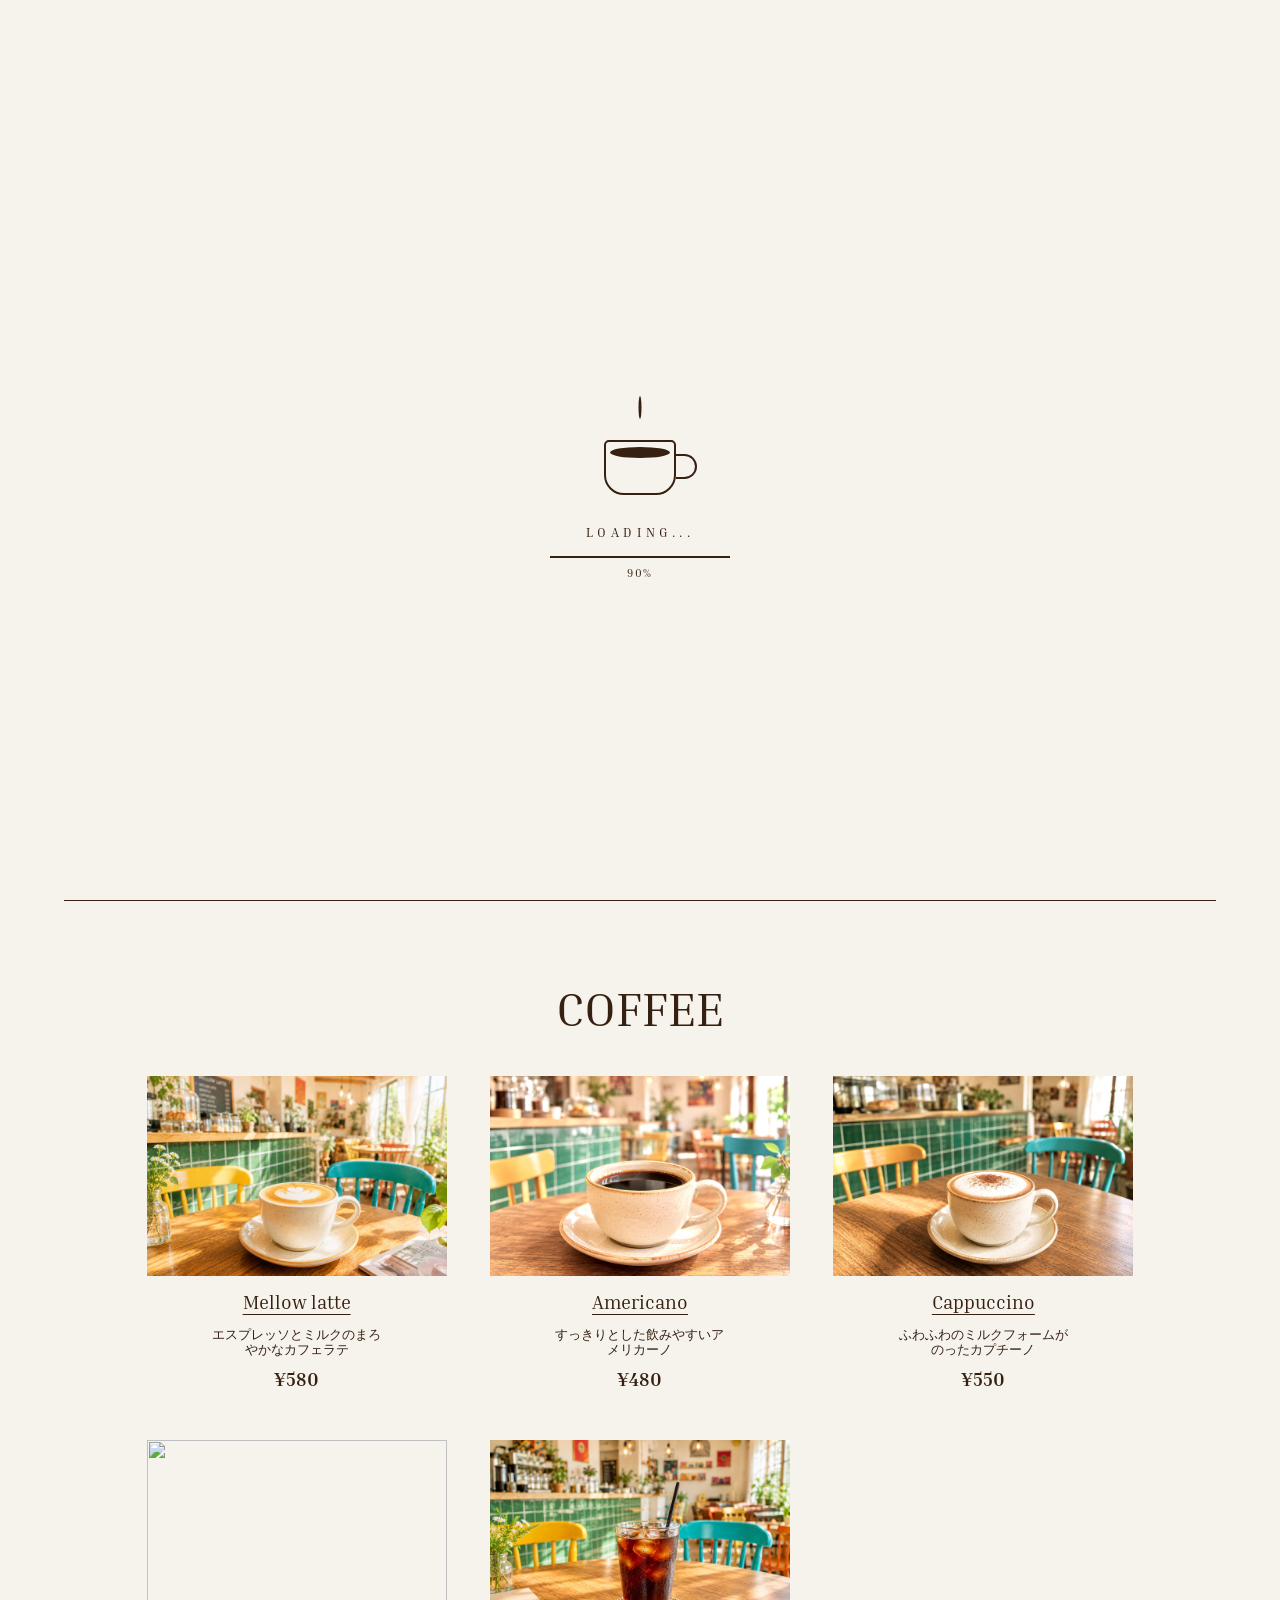
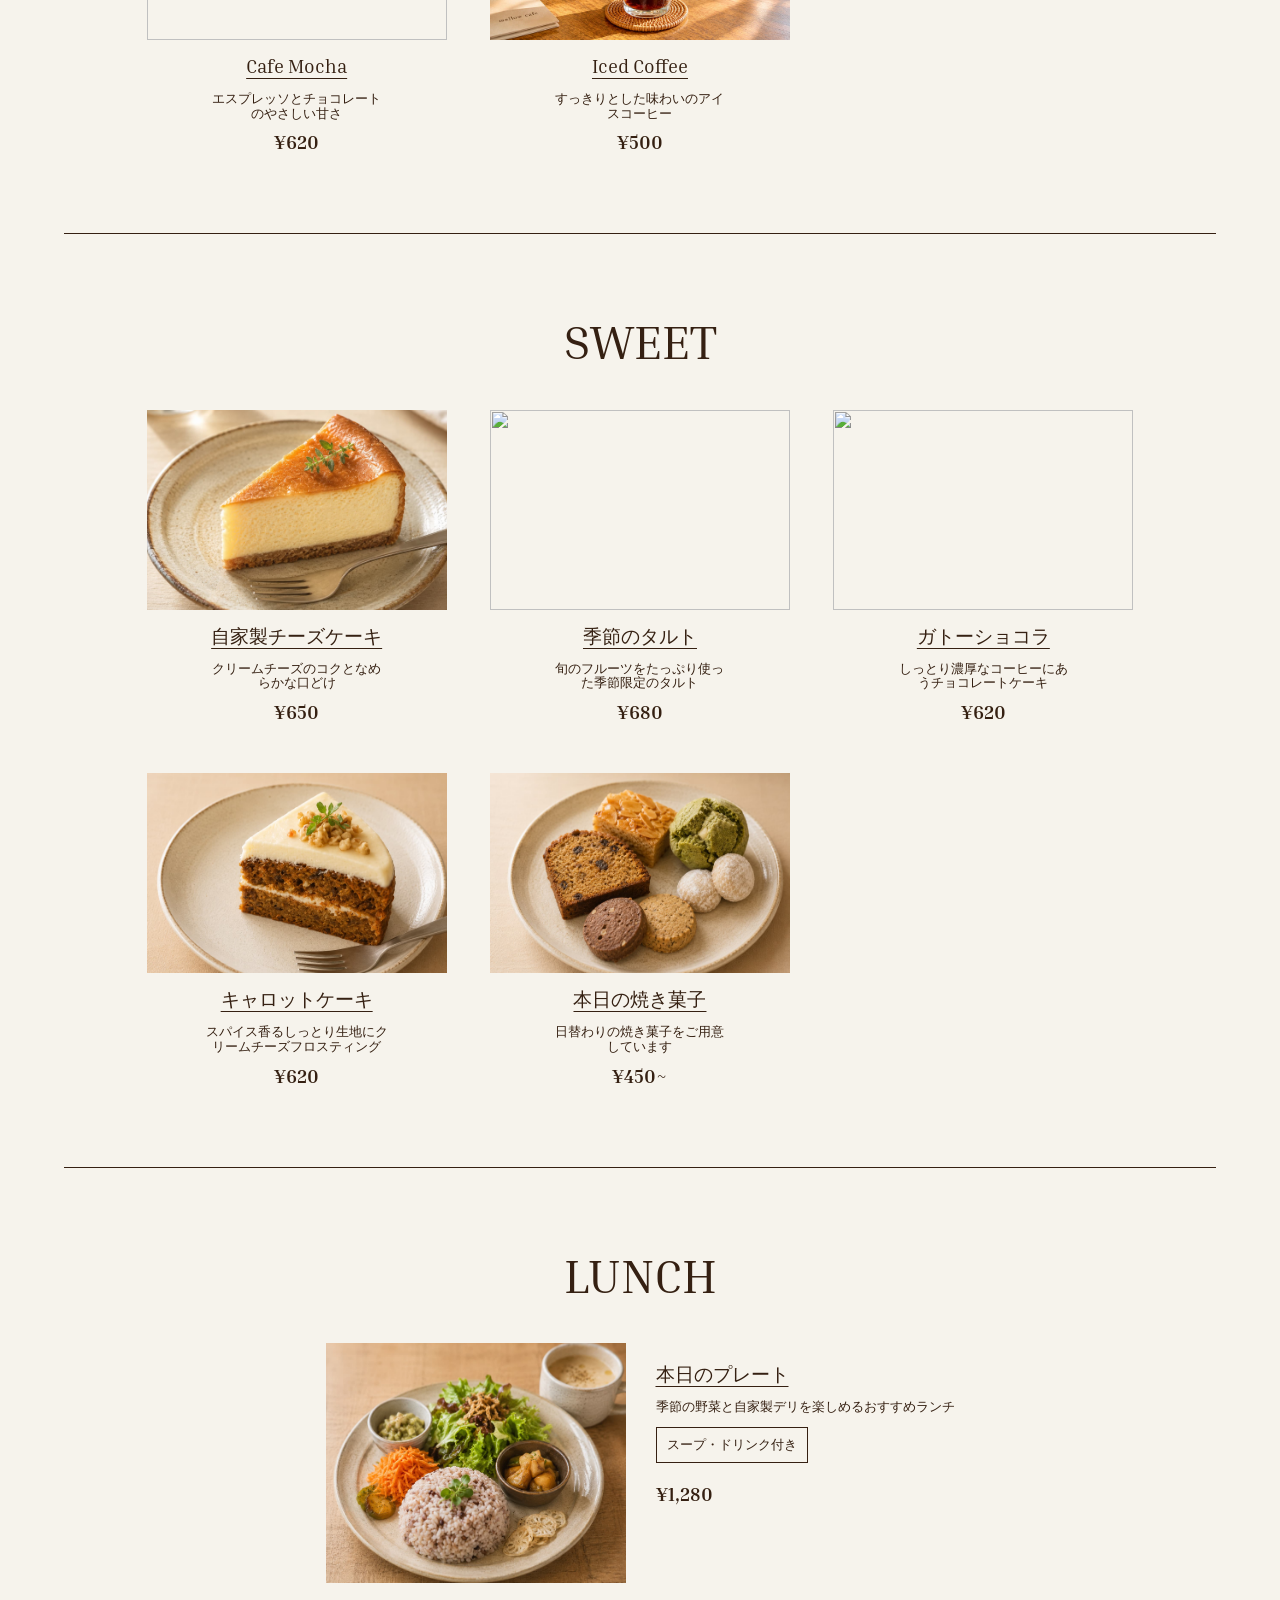
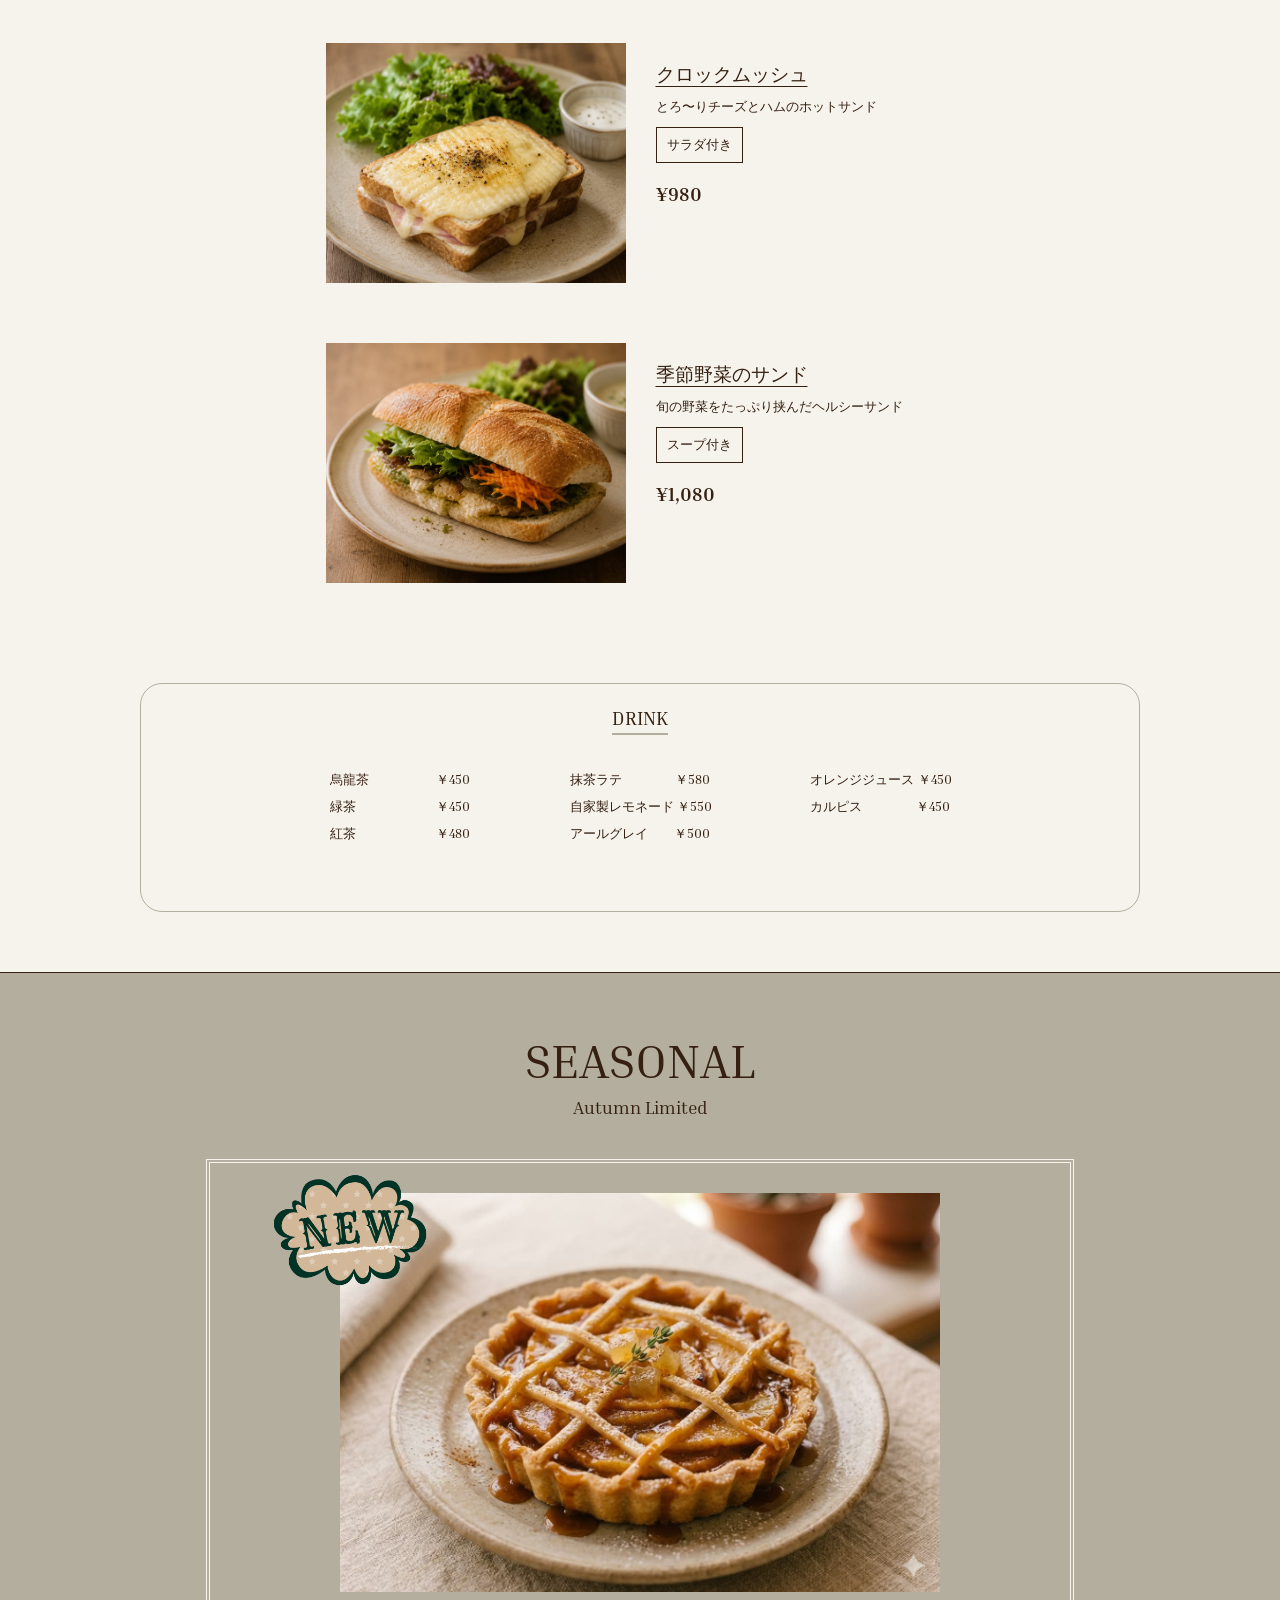
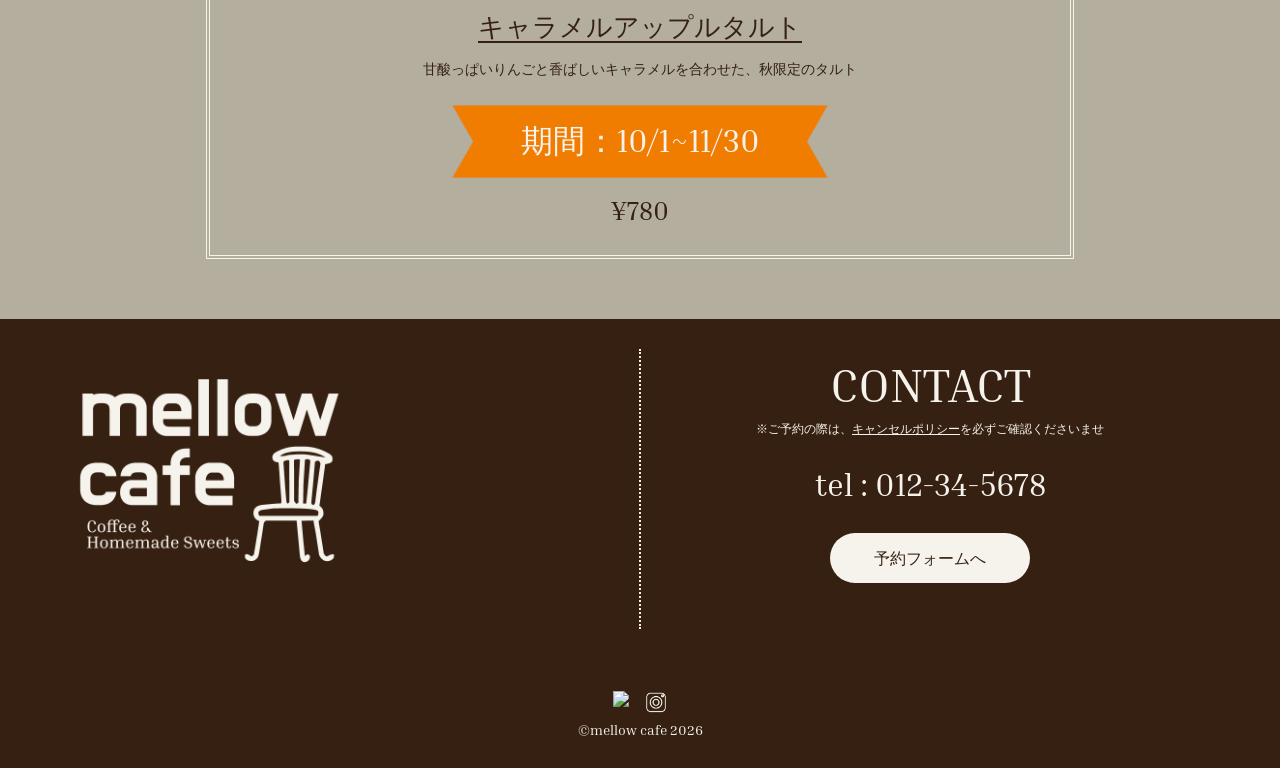
==== commit d7d28abb: "Update menu.html" ====
--- a/menu/menu.html
+++ b/menu/menu.html
@@ -78,7 +78,7 @@
         </div>
 
     <header>
-        <a href="./index.html">
+        <a href="../index.html">
             <img src="./img/mellow cafe-logo.png" alt="mellow cafe logo" class="header-logo">
         </a>
         <ul class="header-nav">
@@ -340,4 +340,4 @@
     </footer>
 
 </body>
-</html>+</html>
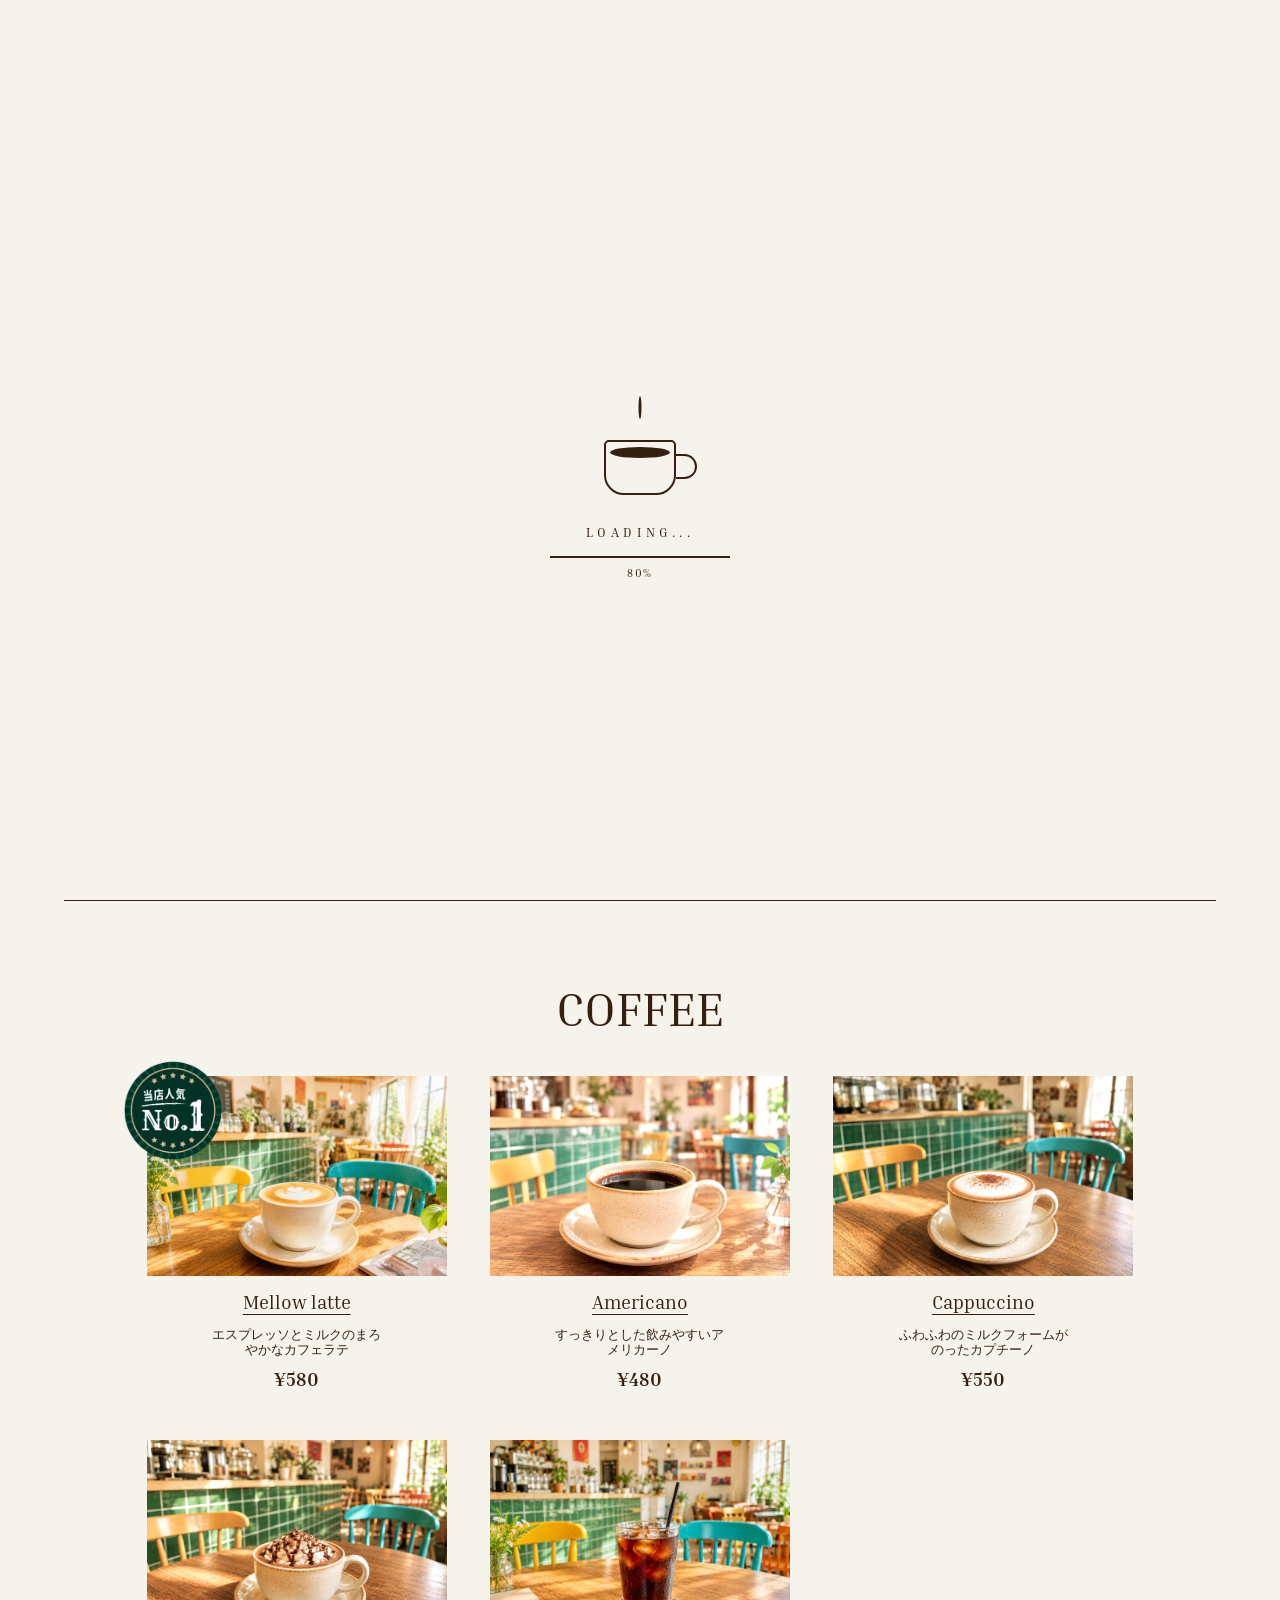
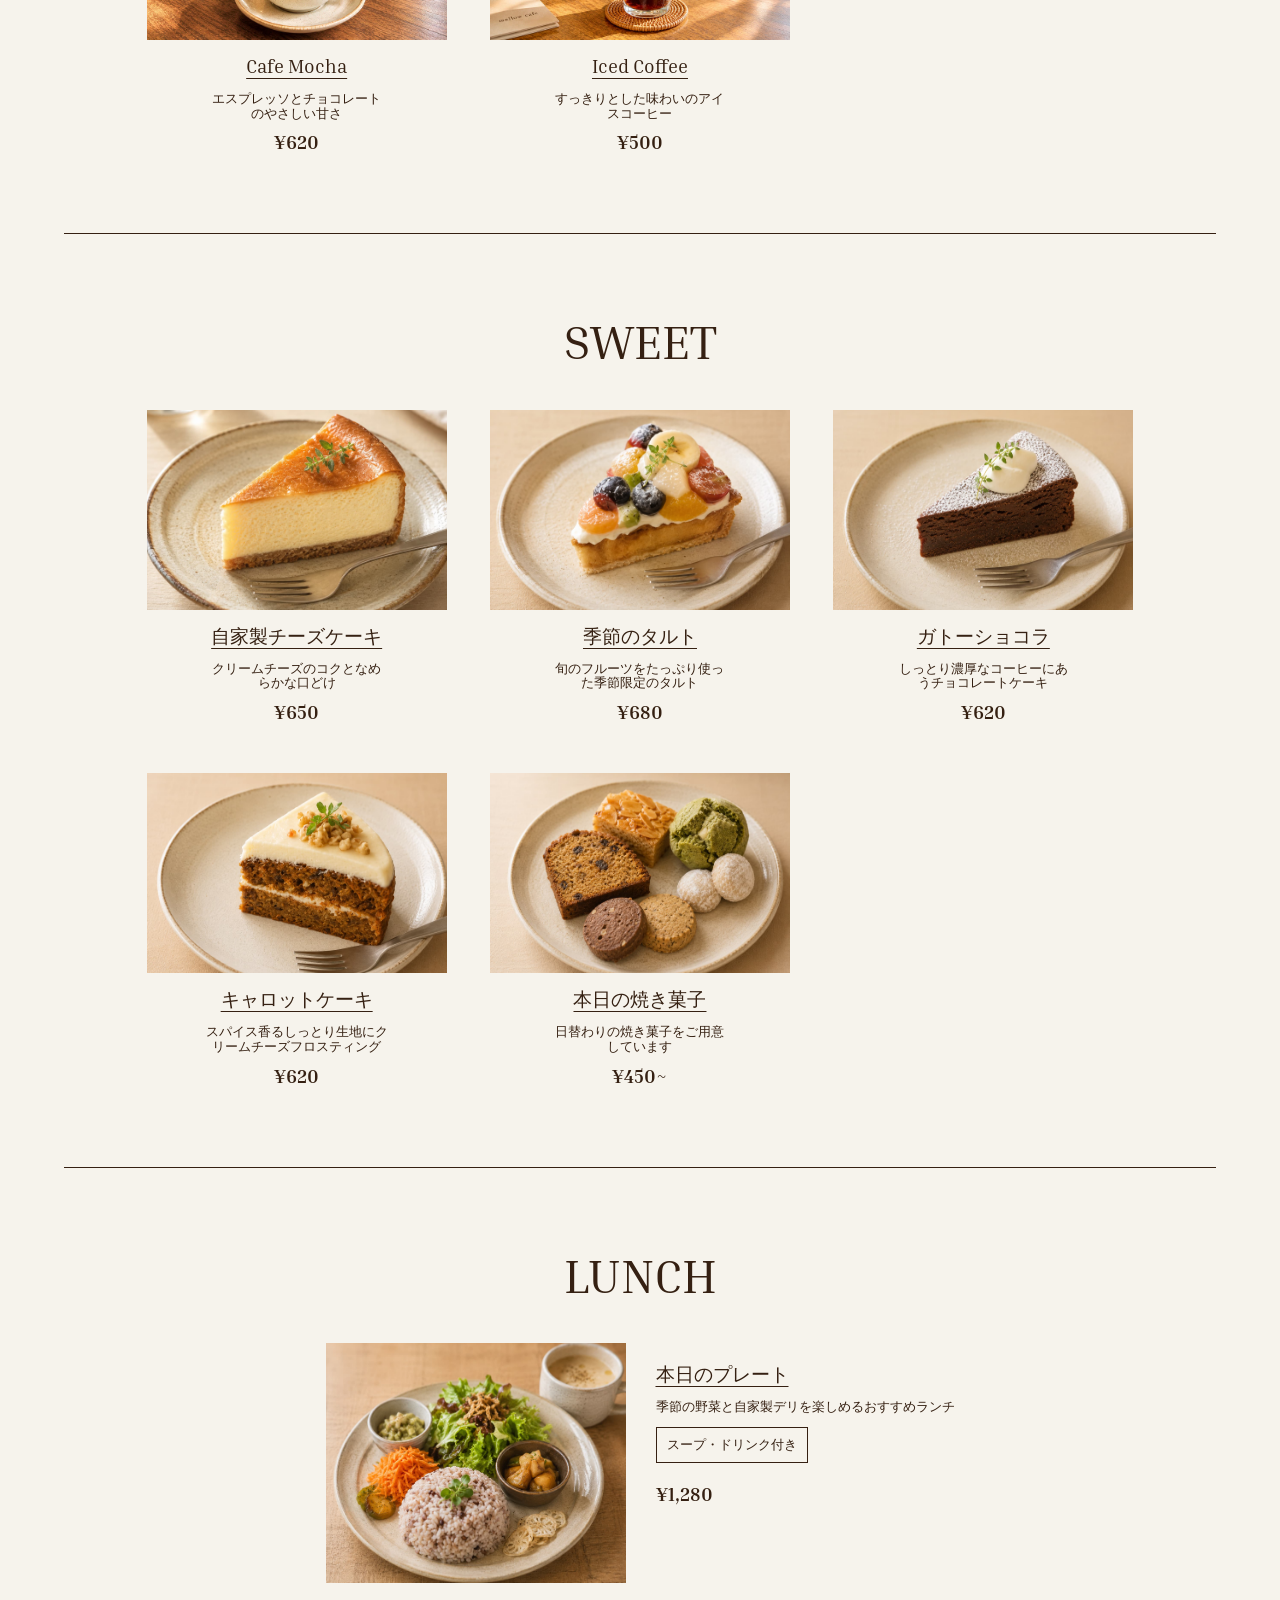
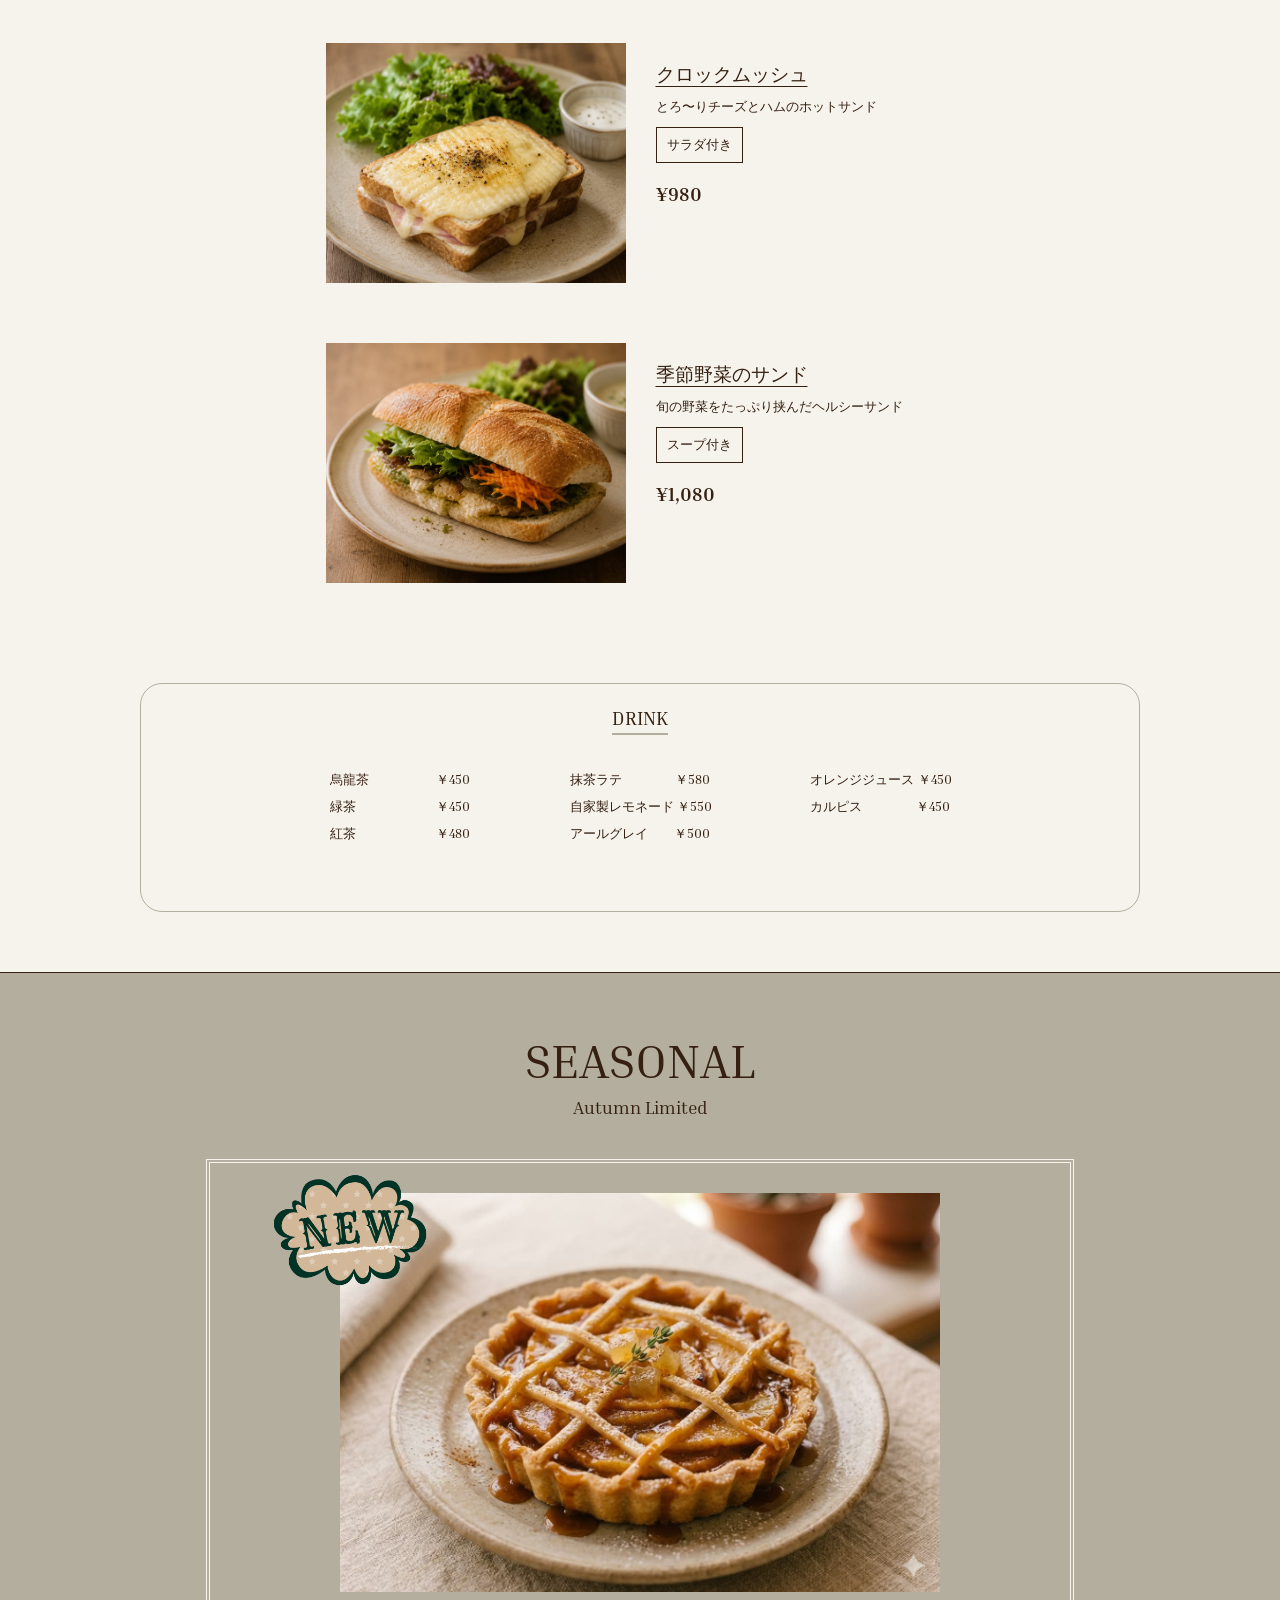
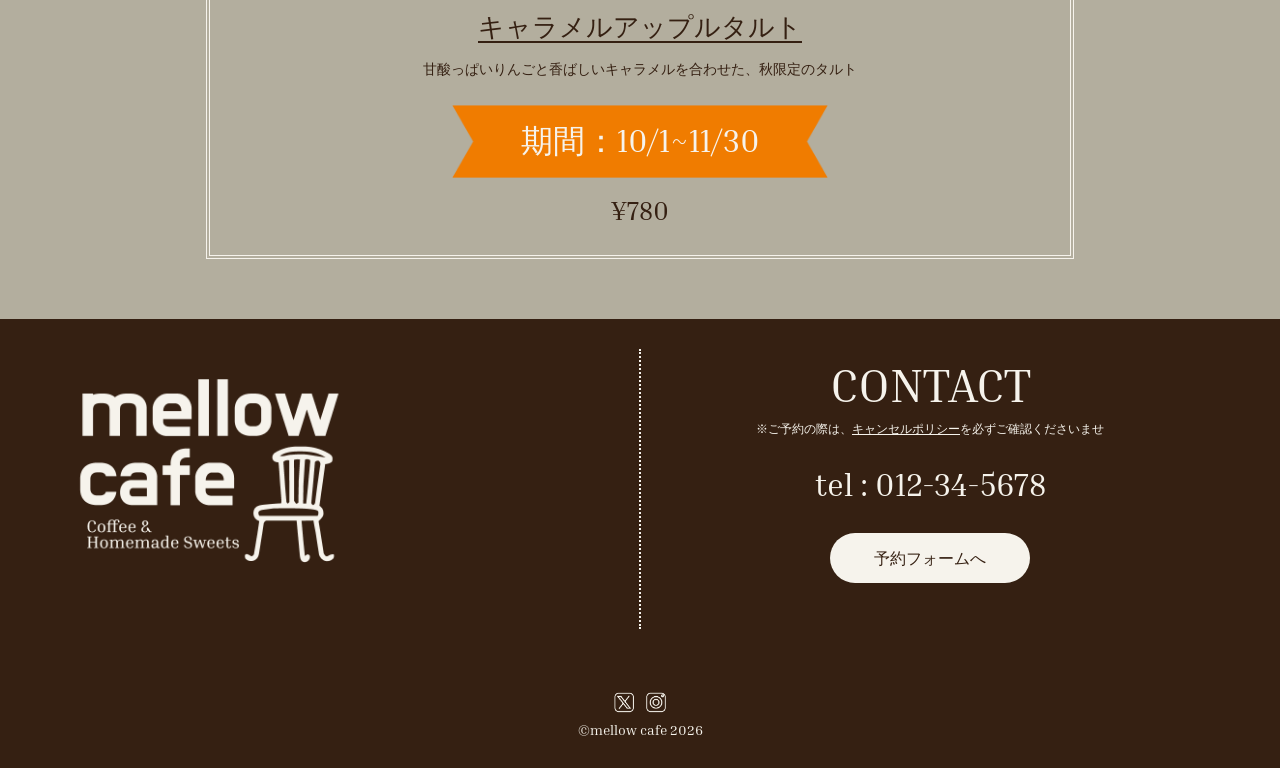
==== commit 70a87191: "Add files via upload" ====
--- a/menu/menu.html
+++ b/menu/menu.html
@@ -78,7 +78,7 @@
         </div>
 
     <header>
-        <a href="../index.html">
+        <a href="./index.html">
             <img src="./img/mellow cafe-logo.png" alt="mellow cafe logo" class="header-logo">
         </a>
         <ul class="header-nav">
@@ -340,4 +340,4 @@
     </footer>
 
 </body>
-</html>
+</html>
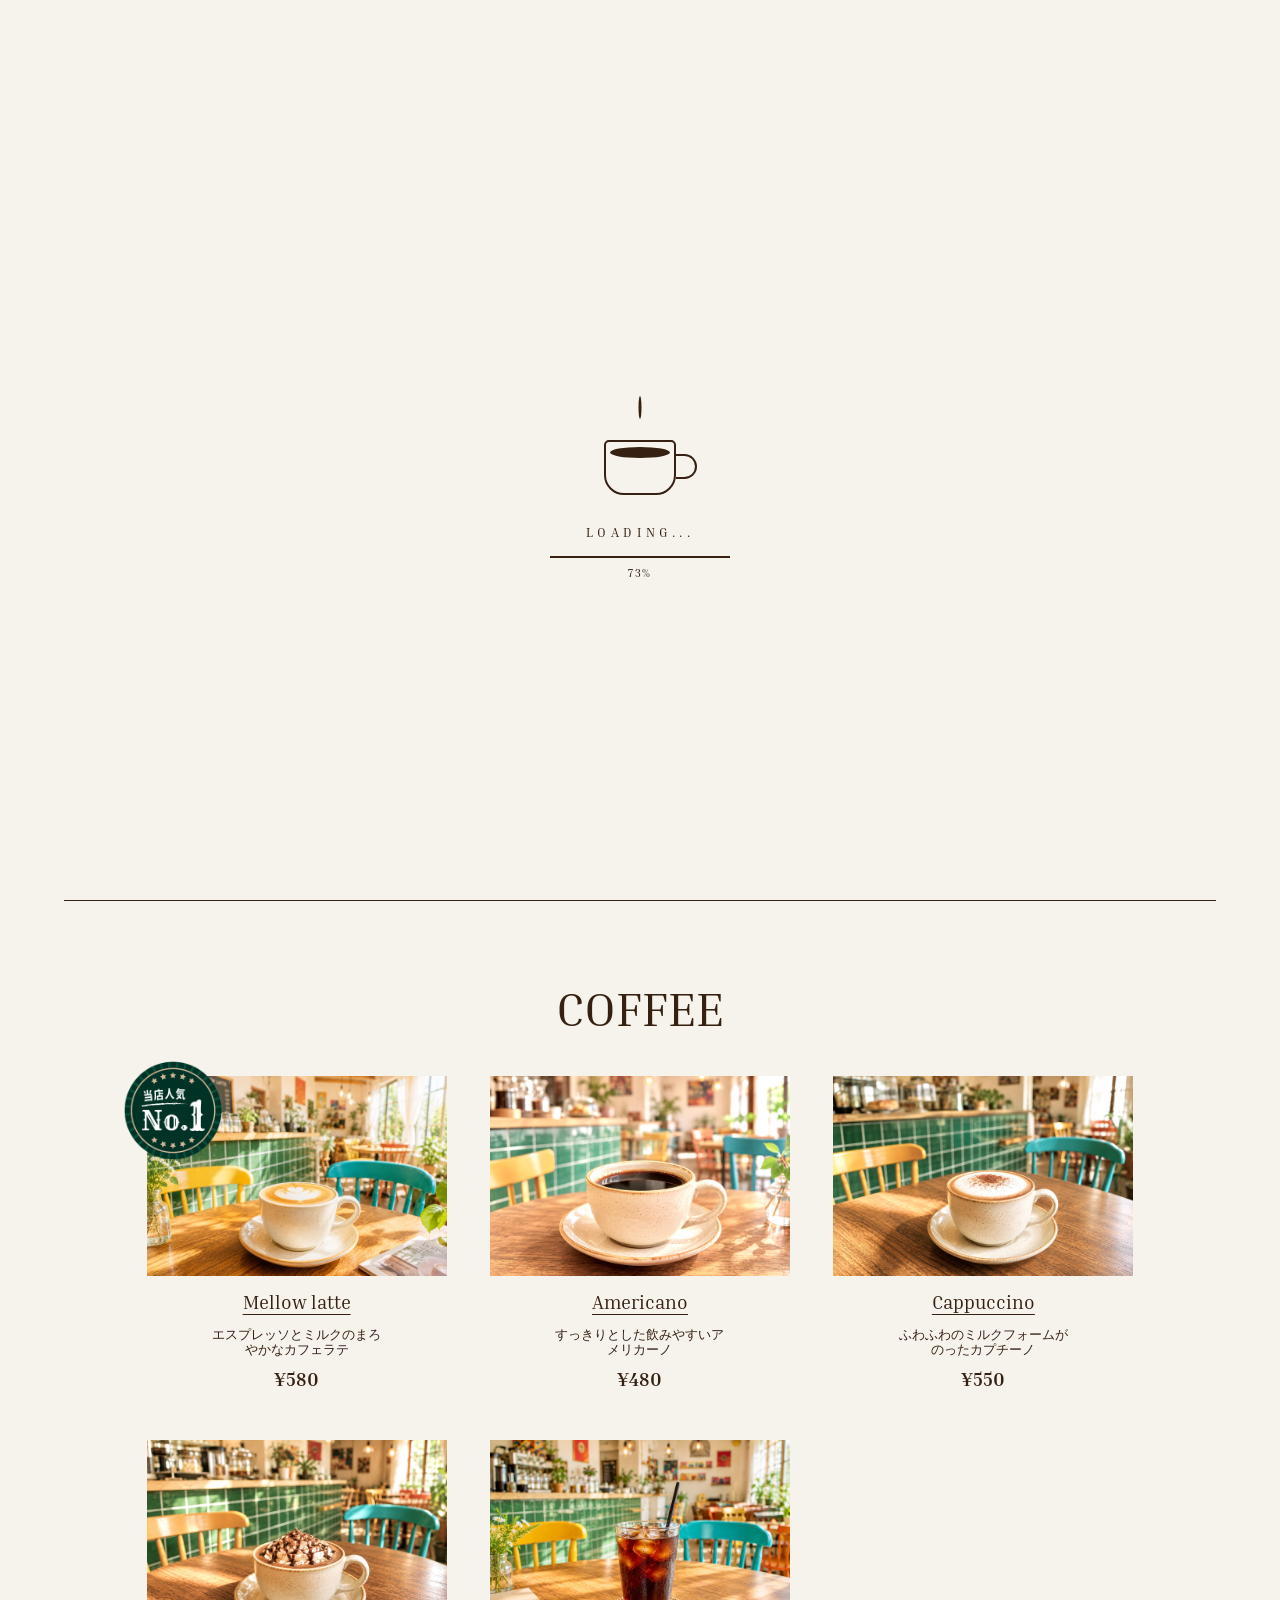
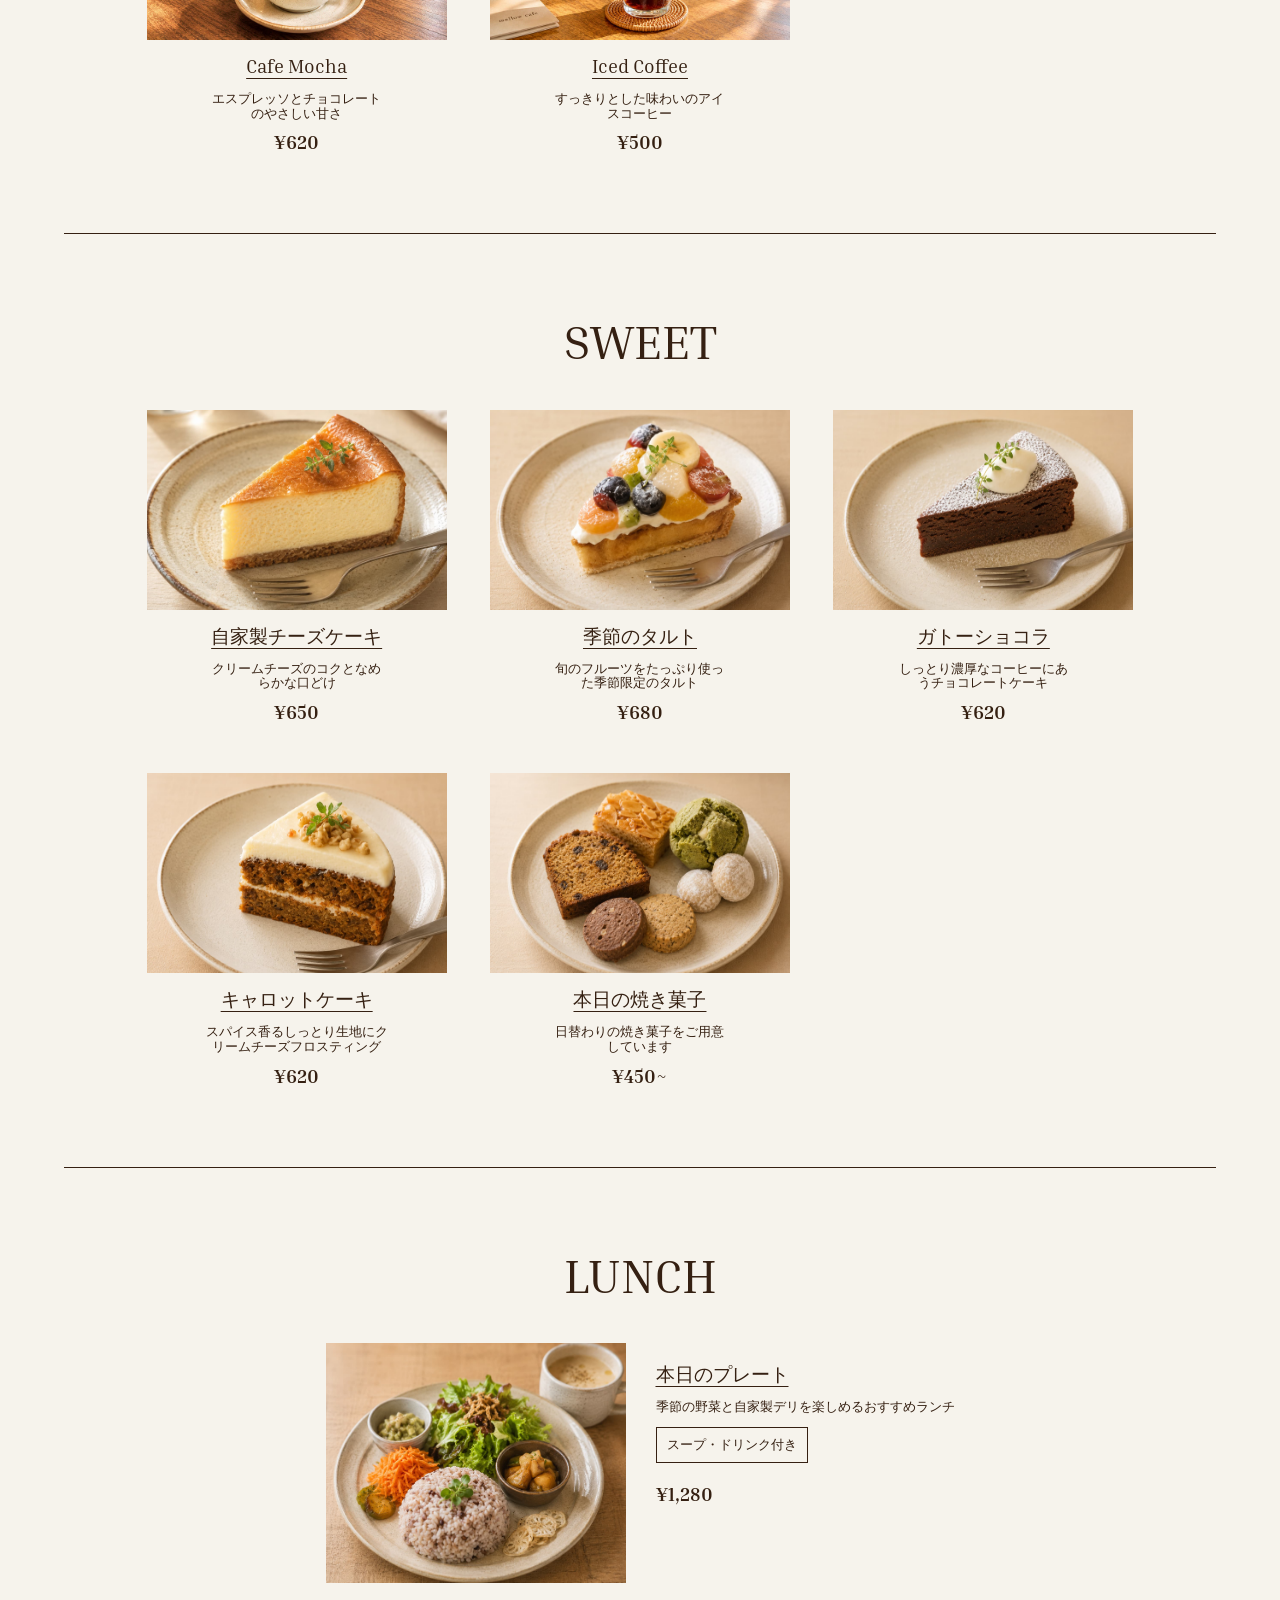
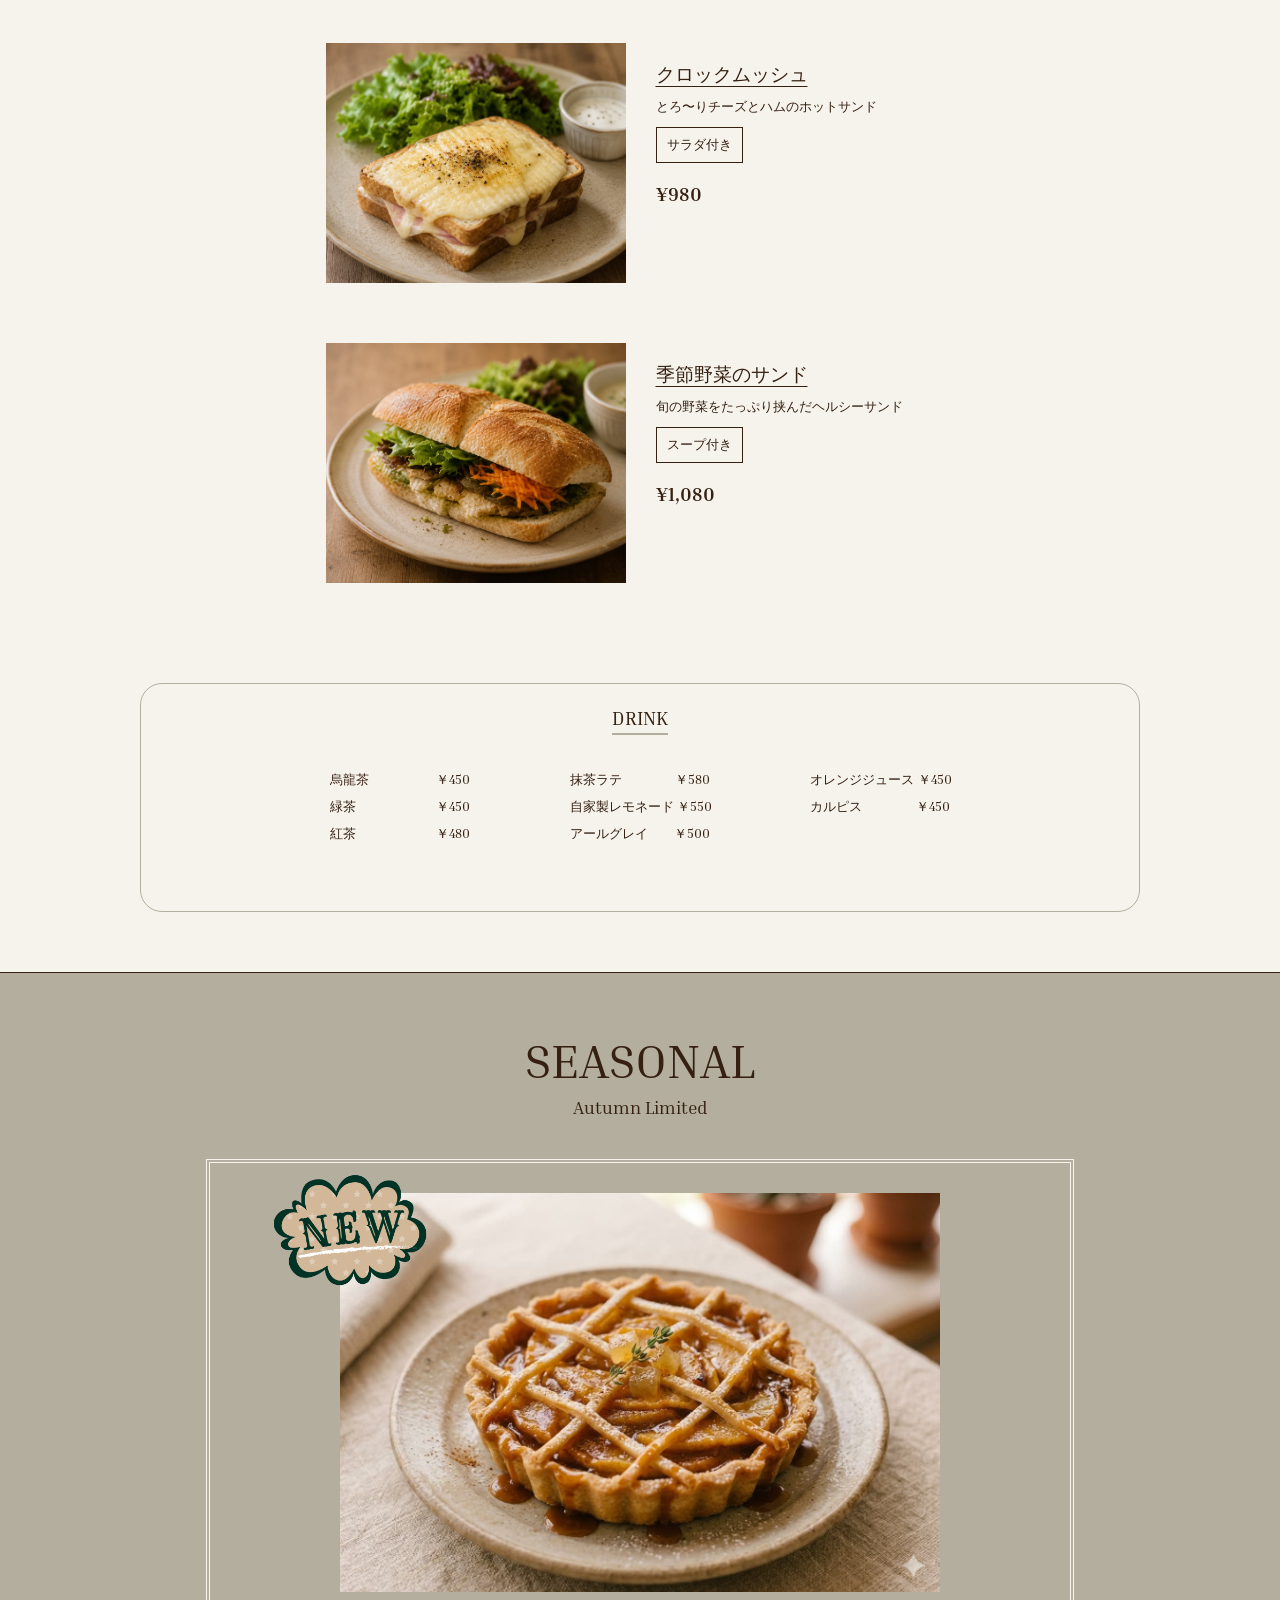
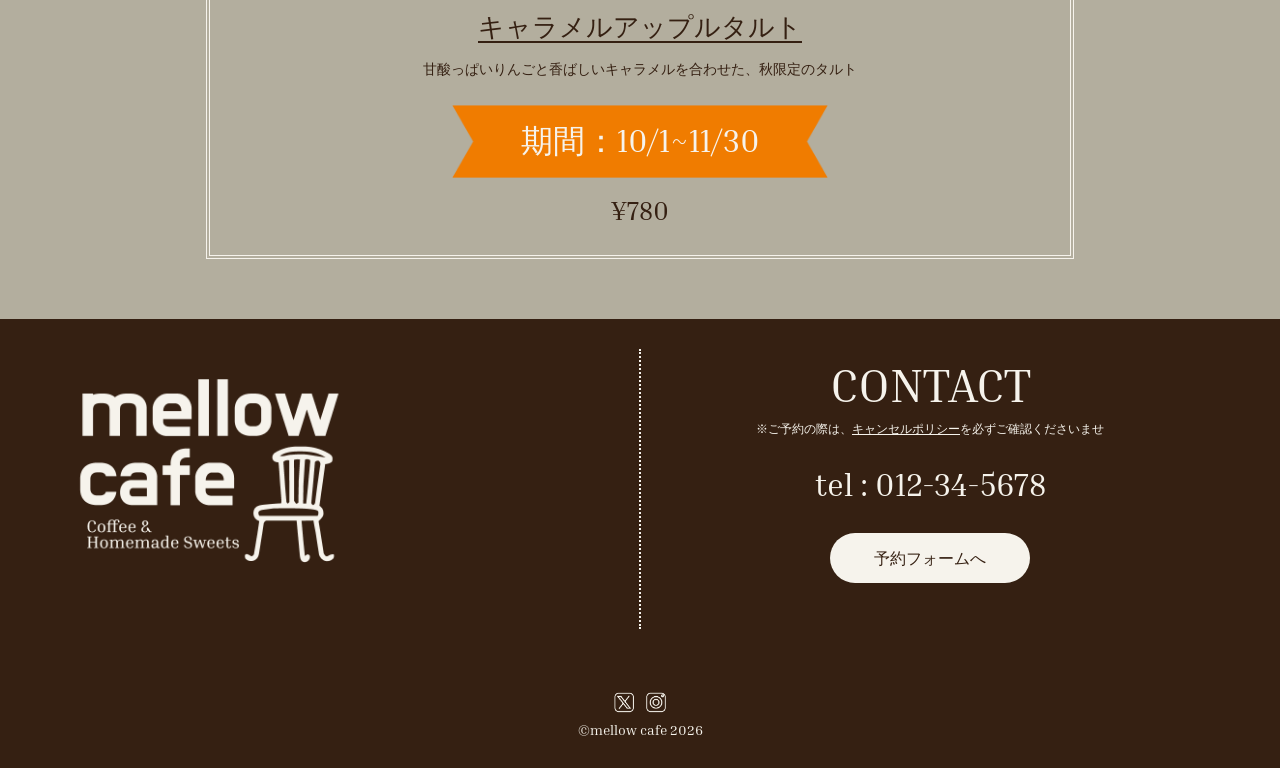
==== commit 11c85664: "Update menu.html" ====
--- a/menu/menu.html
+++ b/menu/menu.html
@@ -78,7 +78,7 @@
         </div>
 
     <header>
-        <a href="./index.html">
+        <a href="../index.html">
             <img src="./img/mellow cafe-logo.png" alt="mellow cafe logo" class="header-logo">
         </a>
         <ul class="header-nav">
@@ -340,4 +340,4 @@
     </footer>
 
 </body>
-</html>+</html>
